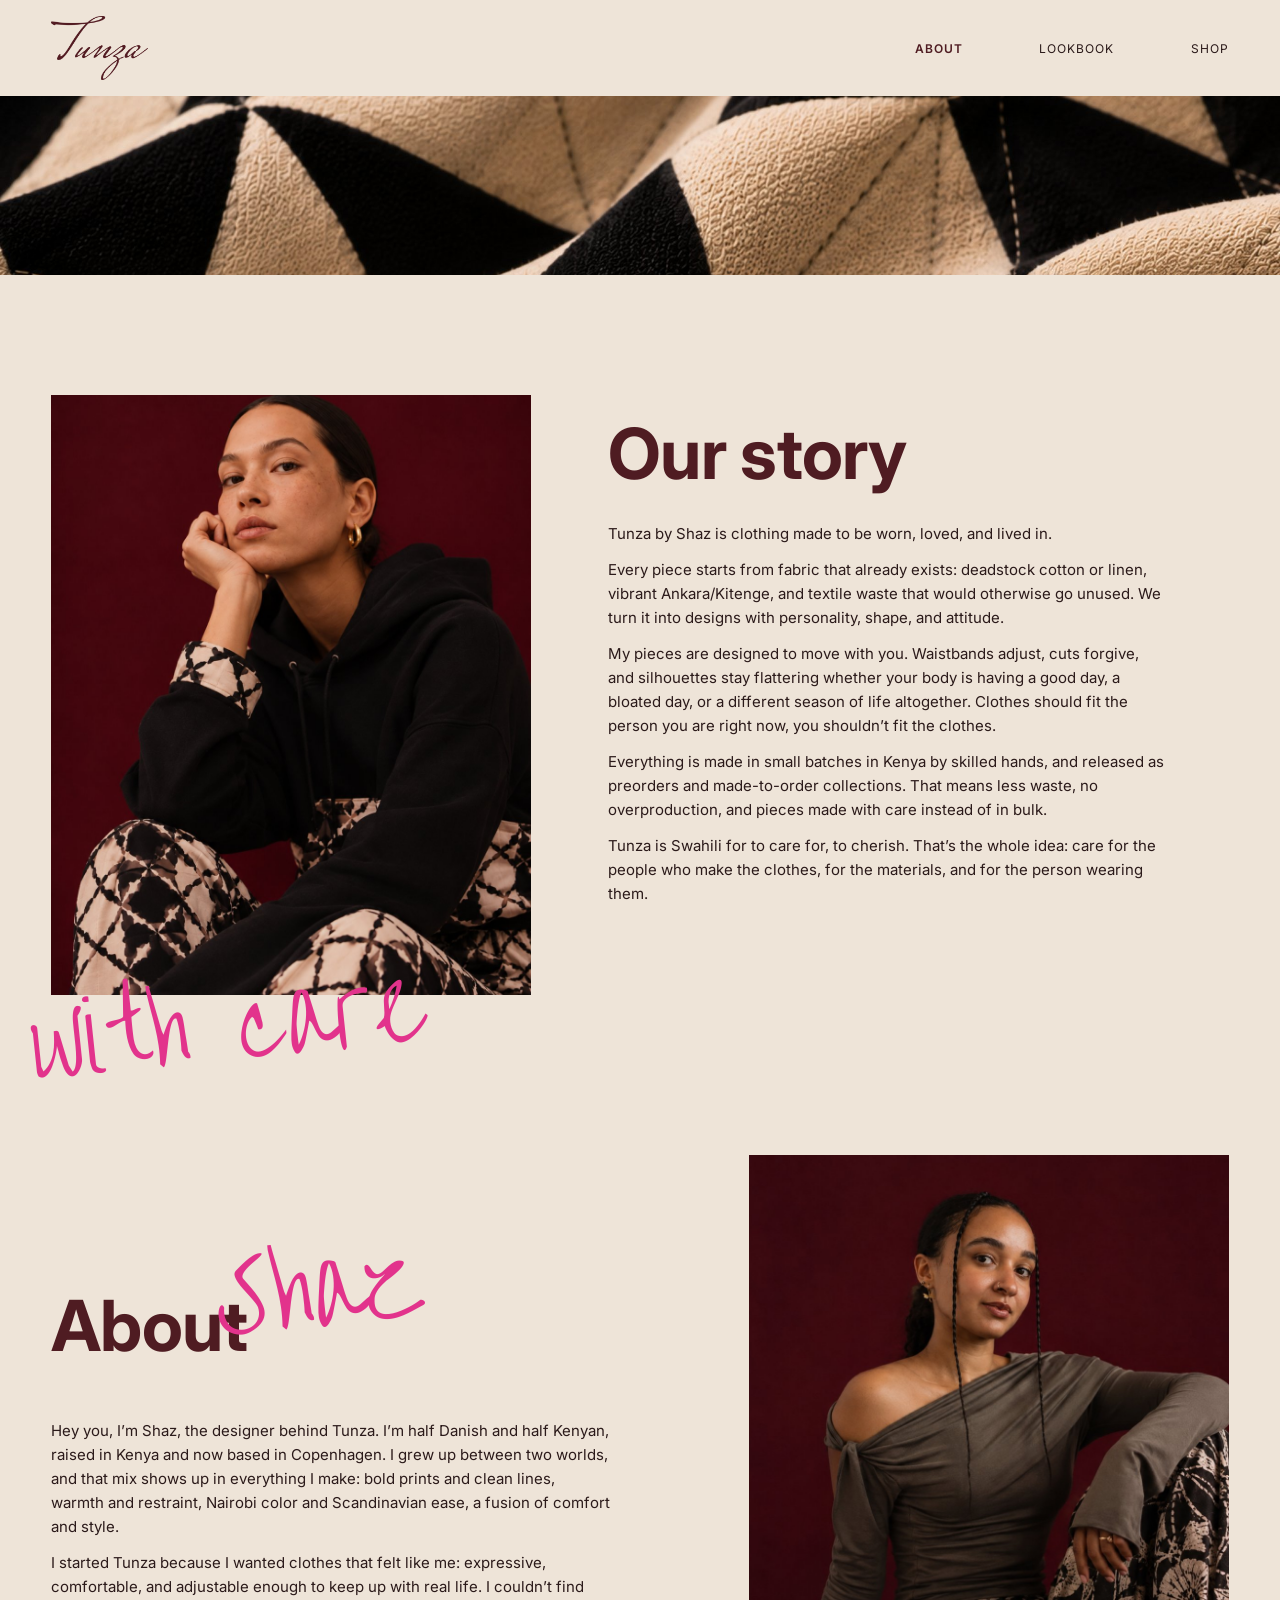
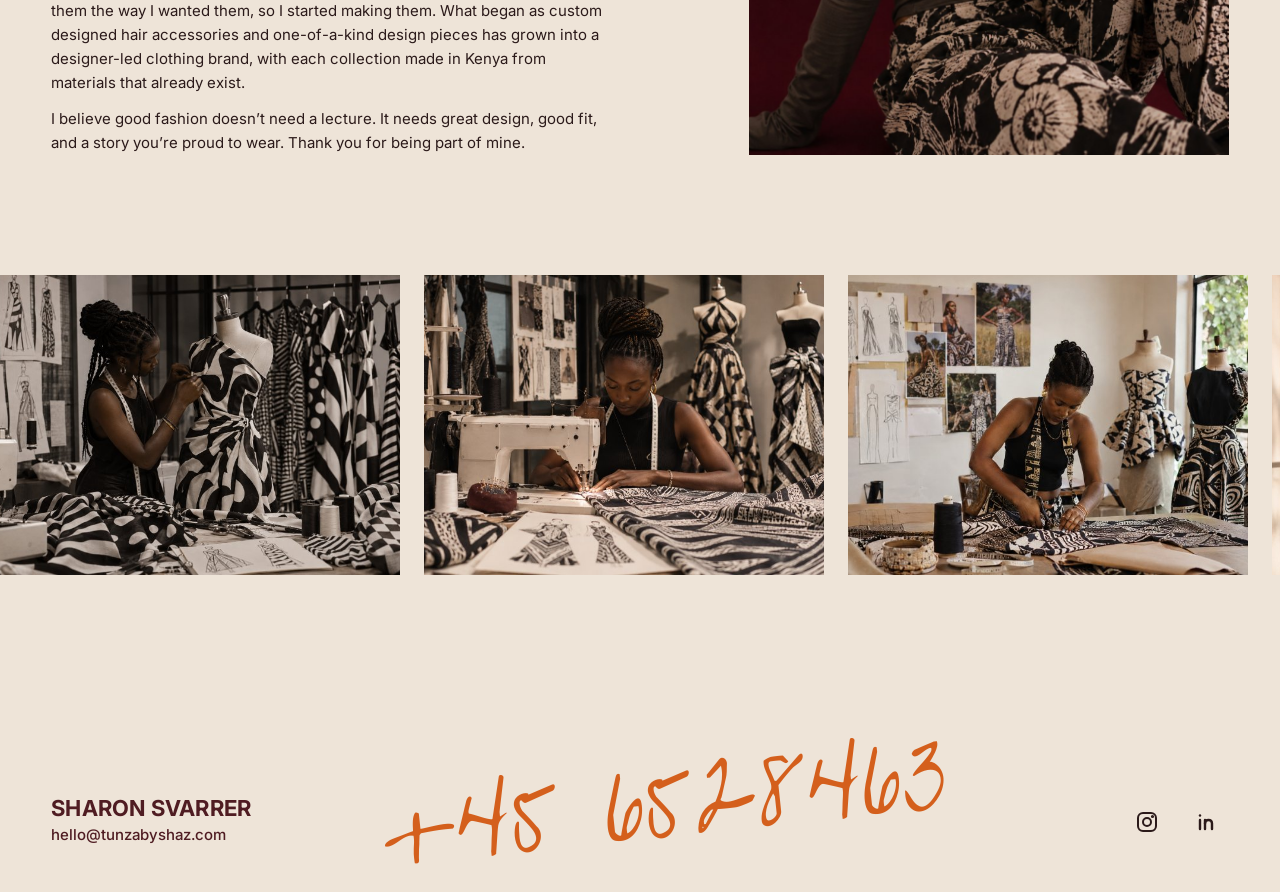
==== src/main/resources/static/about.html @ b06ec12b "Keep carousels moving on hover - Remove the hover pause rule from the shared stylesheet - Update car" ====
<!doctype html>
<html lang="en">
<head>
  <meta charset="utf-8">
  <meta name="viewport" content="width=device-width, initial-scale=1">
  <title>Tunza by Shaz – About</title>
  <link rel="preconnect" href="https://fonts.googleapis.com">
  <link rel="preconnect" href="https://fonts.gstatic.com" crossorigin>
  <link href="https://fonts.googleapis.com/css2?family=Inter:wght@300;400;500;600;700;800&family=Liu+Jian+Mao+Cao&family=Mrs+Saint+Delafield&display=swap" rel="stylesheet">
  <link rel="stylesheet" href="css/tunza.css">
</head>
<body>
<div class="tz-page">

  <header class="tz-header">
    <a href="index.html" class="tz-header__logo" aria-label="Tunza – home"><img src="images/logo.png" alt=""></a>
    <nav class="tz-nav" aria-label="Site">
      <a href="about.html" aria-current="page">About</a>
      <a href="lookbook.html">Lookbook</a>
      <a href="shop.html">Shop</a>
    </nav>
  </header>

  <img class="about-banner" src="images/about-fabric-banner.jpg" alt="" aria-hidden="true">

  <main class="about-main">

    <!-- Our story -->
    <section class="about-section">
      <div class="about-section__media">
        <img class="about-section__img" src="images/about-story.jpg" alt="Model in a black hoodie with patterned cuffs against a deep red backdrop">
        <p class="about-script-caption">with care</p>
      </div>
      <div class="about-section__text">
        <h1 class="tz-heading">Our story</h1>
        <div class="tz-prose">
          <p>Tunza by Shaz is clothing made to be worn, loved, and lived in.</p>
          <p>Every piece starts from fabric that already exists: deadstock cotton or linen, vibrant Ankara/Kitenge, and textile waste that would otherwise go unused. We turn it into designs with personality, shape, and attitude.</p>
          <p>My pieces are designed to move with you. Waistbands adjust, cuts forgive, and silhouettes stay flattering whether your body is having a good day, a bloated day, or a different season of life altogether. Clothes should fit the person you are right now, you shouldn’t fit the clothes.</p>
          <p>Everything is made in small batches in Kenya by skilled hands, and released as preorders and made-to-order collections. That means less waste, no overproduction, and pieces made with care instead of in bulk.</p>
          <p>Tunza is Swahili for to care for, to cherish. That’s the whole idea: care for the people who make the clothes, for the materials, and for the person wearing them.</p>
        </div>
      </div>
    </section>

    <!-- About Shaz -->
    <section class="about-section about-section--reverse">
      <div class="about-section__text">
        <h2 class="tz-heading about-heading-shaz">About <span>Shaz</span></h2>
        <div class="tz-prose">
          <p>Hey you, I’m Shaz, the designer behind Tunza. I’m half Danish and half Kenyan, raised in Kenya and now based in Copenhagen. I grew up between two worlds, and that mix shows up in everything I make: bold prints and clean lines, warmth and restraint, Nairobi color and Scandinavian ease, a fusion of comfort and style.</p>
          <p>I started Tunza because I wanted clothes that felt like me: expressive, comfortable, and adjustable enough to keep up with real life. I couldn’t find them the way I wanted them, so I started making them. What began as custom designed hair accessories and one-of-a-kind design pieces has grown into a designer-led clothing brand, with each collection made in Kenya from materials that already exist.</p>
          <p>I believe good fashion doesn’t need a lecture. It needs great design, good fit, and a story you’re proud to wear. Thank you for being part of mine.</p>
        </div>
      </div>
      <img class="about-section__img" src="images/about-shaz.jpg" alt="Shaz, the designer, seated in an off-shoulder top and printed trousers">
    </section>
  </main>

  <!-- Atelier carousel: endless slide to the left.
       The image set is repeated by script so the loop is seamless. -->
  <section class="tz-marquee-section" aria-label="In the atelier">
    <div class="tz-marquee">
      <div class="tz-track" id="atelier-track">
        <img src="images/atelier-1.jpg" alt="Designer draping a black and white dress on a mannequin">
        <img src="images/atelier-2.jpg" alt="Designer at a sewing machine with patterned fabric">
        <img src="images/atelier-3.jpg" alt="Designer cutting printed fabric at a work table">
        <img src="images/atelier-4.jpg" alt="Two models on escalators wearing high-waisted patterned trousers">
      </div>
    </div>
  </section>

  <footer class="tz-footer">
    <div class="tz-footer__contact">
      <p class="tz-footer__name">SHARON SVARRER</p>
      <a class="tz-footer__email" href="mailto:hello@tunzabyshaz.com">hello@tunzabyshaz.com</a>
    </div>
    <div class="tz-footer__phone-wrap">
      <a class="tz-footer__phone" href="tel:+456528463">+45 6528463</a>
    </div>
    <div class="tz-footer__social">
      <a href="#" aria-label="Instagram">
        <svg width="24" height="24" viewBox="0 0 24 24" fill="none" stroke="currentColor" stroke-width="2" stroke-linecap="round" stroke-linejoin="round" aria-hidden="true"><rect x="3" y="3" width="18" height="18" rx="5"></rect><circle cx="12" cy="12" r="4"></circle><circle cx="17.5" cy="6.5" r="0.6" fill="currentColor"></circle></svg>
      </a>
      <a href="#" aria-label="LinkedIn">
        <svg width="24" height="24" viewBox="0 0 24 24" fill="none" stroke="currentColor" stroke-width="2.4" stroke-linecap="round" stroke-linejoin="round" aria-hidden="true"><path d="M5 10v9"></path><path d="M5 5.5v0.01"></path><path d="M10 19v-9"></path><path d="M10 13.5c0-2 1.5-3.5 3.5-3.5S17 11.5 17 13.5V19"></path></svg>
      </a>
    </div>
  </footer>
</div>

<script>
  // Repeat the atelier photos (as decorative copies) so the track is twice as
  // wide as needed – the CSS animation slides it by -50% and loops seamlessly.
  (function () {
    var track = document.getElementById('atelier-track');
    var originals = Array.prototype.slice.call(track.children);
    for (var i = 0; i < 3; i++) {
      originals.forEach(function (img) {
        var copy = img.cloneNode();
        copy.alt = '';
        copy.setAttribute('aria-hidden', 'true');
        track.appendChild(copy);
      });
    }
  })();
</script>
</body>
</html>
---- src/main/resources/static/css/tunza.css ----
/* Tunza by Shaz – shared styles for About, Lookbook and Shop */

:root {
  --tz-bg: #EEE4D8;
  --tz-ink: #2B1A1A;
  --tz-wine: #4F1C22;
  --tz-pink: #E2338C;
  --tz-orange: #D45F1C;
  --tz-cream: #F6EEE4;
  --tz-gutter: clamp(16px, 4vw, 56px);
  --tz-script: 'Liu Jian Mao Cao', cursive;
}

body { margin: 0; background: var(--tz-bg); }
a { color: var(--tz-ink); text-decoration: none; }
a:hover { color: var(--tz-wine); }

.tz-page {
  background: var(--tz-bg);
  color: var(--tz-ink);
  font-family: 'Inter', system-ui, sans-serif;
  min-height: 100vh;
  overflow-x: clip;
}

.sr-only {
  position: absolute; width: 1px; height: 1px; overflow: hidden;
  clip: rect(0 0 0 0); margin: 0;
}

/* ---------- Header ---------- */
.tz-header {
  position: sticky; top: 0; z-index: 20;
  background: var(--tz-bg);
  box-shadow: 0 0 0 100vmax var(--tz-bg);
  clip-path: inset(0 -100vmax);
  max-width: 1440px; margin: 0 auto;
  padding: 16px var(--tz-gutter);
  display: flex; flex-wrap: wrap; align-items: center; justify-content: space-between; gap: 16px;
}
.tz-header__logo { display: inline-block; line-height: 0; }
.tz-header__logo img { height: 64px; width: auto; display: block; }
.tz-nav {
  display: flex; flex-wrap: wrap; gap: clamp(24px, 6vw, 96px);
  font-size: 12px; letter-spacing: 0.08em; text-transform: uppercase;
}
.tz-nav a[aria-current="page"] { color: var(--tz-wine); font-weight: 600; }

/* ---------- Footer ---------- */
.tz-footer {
  max-width: 1440px; margin: 0 auto;
  padding: 40px var(--tz-gutter) 48px;
  display: flex; flex-wrap: wrap; align-items: flex-end; justify-content: space-between; gap: 24px;
}
.tz-footer__contact { display: flex; flex-direction: column; gap: 4px; }
.tz-footer__name { margin: 0; font-size: 22px; font-weight: 700; letter-spacing: 0.01em; color: var(--tz-wine); }
.tz-footer__email { font-size: 15px; font-weight: 500; color: var(--tz-wine); }
.tz-footer__phone-wrap {
  display: flex; flex-direction: column; align-items: flex-end; gap: 4px;
  margin-left: auto; margin-right: clamp(0px, 12vw, 180px);
}
.tz-footer__phone {
  font-family: var(--tz-script);
  font-size: clamp(64px, 8.5vw, 124px); line-height: 1;
  color: var(--tz-orange); white-space: nowrap;
  transform: rotate(-6deg); display: inline-block;
}
.tz-footer__social { display: flex; gap: 16px; align-items: center; }
.tz-footer__social a {
  display: inline-flex; width: 44px; height: 44px;
  align-items: center; justify-content: center; color: var(--tz-ink);
}

/* ---------- Shared type ---------- */
.tz-heading {
  margin: 0; font-size: clamp(48px, 5.5vw, 80px); font-weight: 700;
  line-height: 1; letter-spacing: -0.01em; color: var(--tz-wine);
}
.tz-prose { display: flex; flex-direction: column; gap: 12px; max-width: 560px; font-size: 15px; line-height: 1.6; }
.tz-prose p { margin: 0; }

/* ---------- About ---------- */
.about-banner { width: 100%; height: clamp(120px, 14vw, 200px); object-fit: cover; display: block; }
.about-main {
  max-width: 1280px; margin: 0 auto;
  padding: 120px var(--tz-gutter);
  display: flex; flex-direction: column; gap: 160px;
}
.about-section { display: flex; flex-wrap: wrap; gap: clamp(40px, 6vw, 88px); align-items: flex-start; }
.about-section--reverse { flex-wrap: wrap-reverse; }
.about-section__media { flex: 1 1 360px; max-width: 480px; position: relative; }
.about-section__img { width: 100%; aspect-ratio: 4 / 5; object-fit: cover; display: block; }
.about-section__text { flex: 1 1 420px; display: flex; flex-direction: column; gap: 32px; padding-top: 24px; }
.about-section--reverse .about-section__text { padding-top: 64px; }
.about-section--reverse > .about-section__img { flex: 1 1 360px; max-width: 480px; }
.about-script-caption {
  position: absolute; left: -24px; bottom: -72px; margin: 0;
  white-space: nowrap; z-index: 1;
  font-family: var(--tz-script); font-size: clamp(80px, 9vw, 132px); line-height: 1;
  color: var(--tz-pink); transform: rotate(-6deg);
}
.about-heading-shaz { display: flex; align-items: flex-start; gap: 4px; }
.about-heading-shaz span {
  font-family: var(--tz-script); font-weight: 400; font-size: 1.7em; line-height: 0.8;
  letter-spacing: 0; color: var(--tz-pink);
  margin-left: -0.32em; position: relative; z-index: 1;
  transform: translateY(-0.55em) rotate(-6deg); display: inline-block;
}

/* Atelier carousel – endless slide to the left */
@keyframes tz-slide { from { transform: translate3d(0, 0, 0); } to { transform: translate3d(-50%, 0, 0); } }
.tz-marquee-section { padding: 0 0 120px; }
.tz-marquee { overflow: hidden; }
.tz-track {
  display: flex; gap: 24px; width: max-content; padding-right: 24px;
  animation: tz-slide 68s linear infinite; will-change: transform;
}
.tz-track img { flex: 0 0 auto; width: 400px; height: 300px; object-fit: cover; display: block; }
@media (prefers-reduced-motion: reduce) { .tz-track { animation-duration: 120s; } }

/* ---------- Lookbook ---------- */
.lookbook-main { max-width: 1180px; margin: 0 auto; padding: 96px var(--tz-gutter) 140px; }
.tz-looks {
  display: grid; grid-template-columns: repeat(3, minmax(0, 1fr));
  column-gap: clamp(24px, 4vw, 64px); row-gap: 120px;
  justify-items: center; align-items: end;
}
.tz-look { display: block; width: 100%; max-width: 300px; line-height: 0; }
.tz-look img {
  width: 100%; height: 620px; object-fit: contain; object-position: center bottom; display: block;
  transition: transform 450ms cubic-bezier(.2, .7, .2, 1); transform-origin: center bottom;
}
.tz-look:hover img, .tz-look:focus-visible img { transform: scale(1.08); }
.tz-look:focus-visible { outline: 2px solid var(--tz-wine); outline-offset: 8px; }
@media (max-width: 760px) { .tz-looks { grid-template-columns: minmax(0, 1fr); } }

/* ---------- Shop / Product ---------- */
.product-main { max-width: 1280px; margin: 0 auto; padding: 40px var(--tz-gutter) 140px; }
.product-back {
  display: inline-flex; align-items: center; gap: 8px; min-height: 44px; margin-bottom: 40px;
  font-size: 12px; letter-spacing: 0.08em; text-transform: uppercase; color: var(--tz-ink);
}
.product { display: flex; flex-wrap: wrap; gap: clamp(40px, 6vw, 96px); align-items: flex-start; }
.product__left { flex: 3 1 480px; display: flex; flex-direction: column; gap: 48px; }
.product__gallery { display: flex; flex-direction: column; align-items: center; gap: 24px; }
.product__main-img { width: 100%; max-width: 420px; height: 460px; object-fit: contain; display: block; }
.product__thumbs { display: flex; gap: 16px; justify-content: center; flex-wrap: wrap; }
.product__thumb {
  width: 72px; height: 88px; padding: 4px;
  border: 1px solid transparent; background: transparent; cursor: pointer;
}
.product__thumb[aria-pressed="true"] { border-color: var(--tz-wine); }
.product__thumb img { width: 100%; height: 100%; object-fit: contain; display: block; }
.product__info { display: flex; flex-wrap: wrap; align-items: flex-start; gap: 32px 64px; }
.product__cart-btn {
  min-height: 44px; padding: 12px 36px;
  background: var(--tz-wine); color: var(--tz-cream); border: none;
  font-family: inherit; font-size: 13px; letter-spacing: 0.04em; cursor: pointer;
}
.product__details { flex: 1 1 260px; max-width: 360px; display: flex; flex-direction: column; gap: 8px; }
.product__name { margin: 0; font-size: 15px; font-weight: 600; letter-spacing: 0.02em; }
.product__desc { margin: 0; font-size: 15px; line-height: 1.6; }
.product__model-img { flex: 2 1 340px; width: 100%; max-width: 440px; aspect-ratio: 3 / 4; object-fit: cover; display: block; }
.product-editorial { margin-top: 140px; }
.product-editorial img { width: 100%; max-width: 560px; aspect-ratio: 1 / 1; object-fit: cover; display: block; }
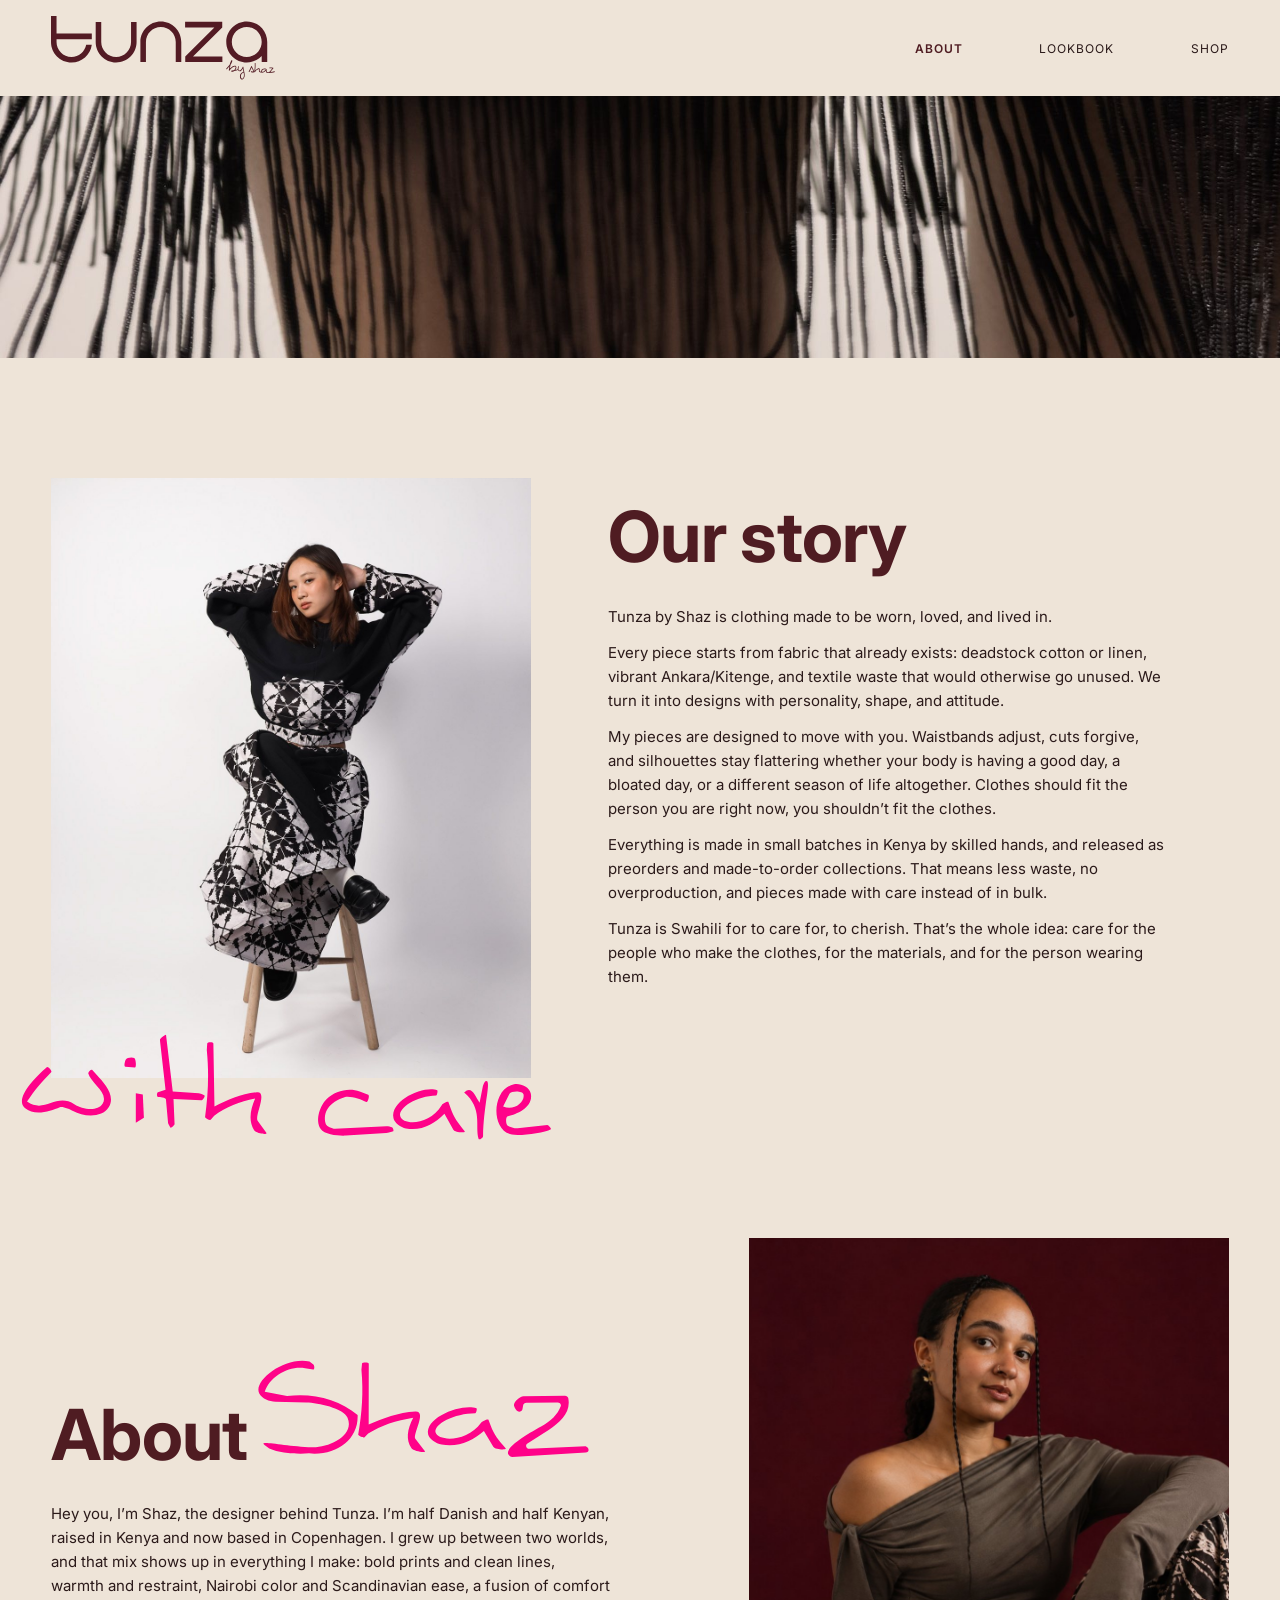
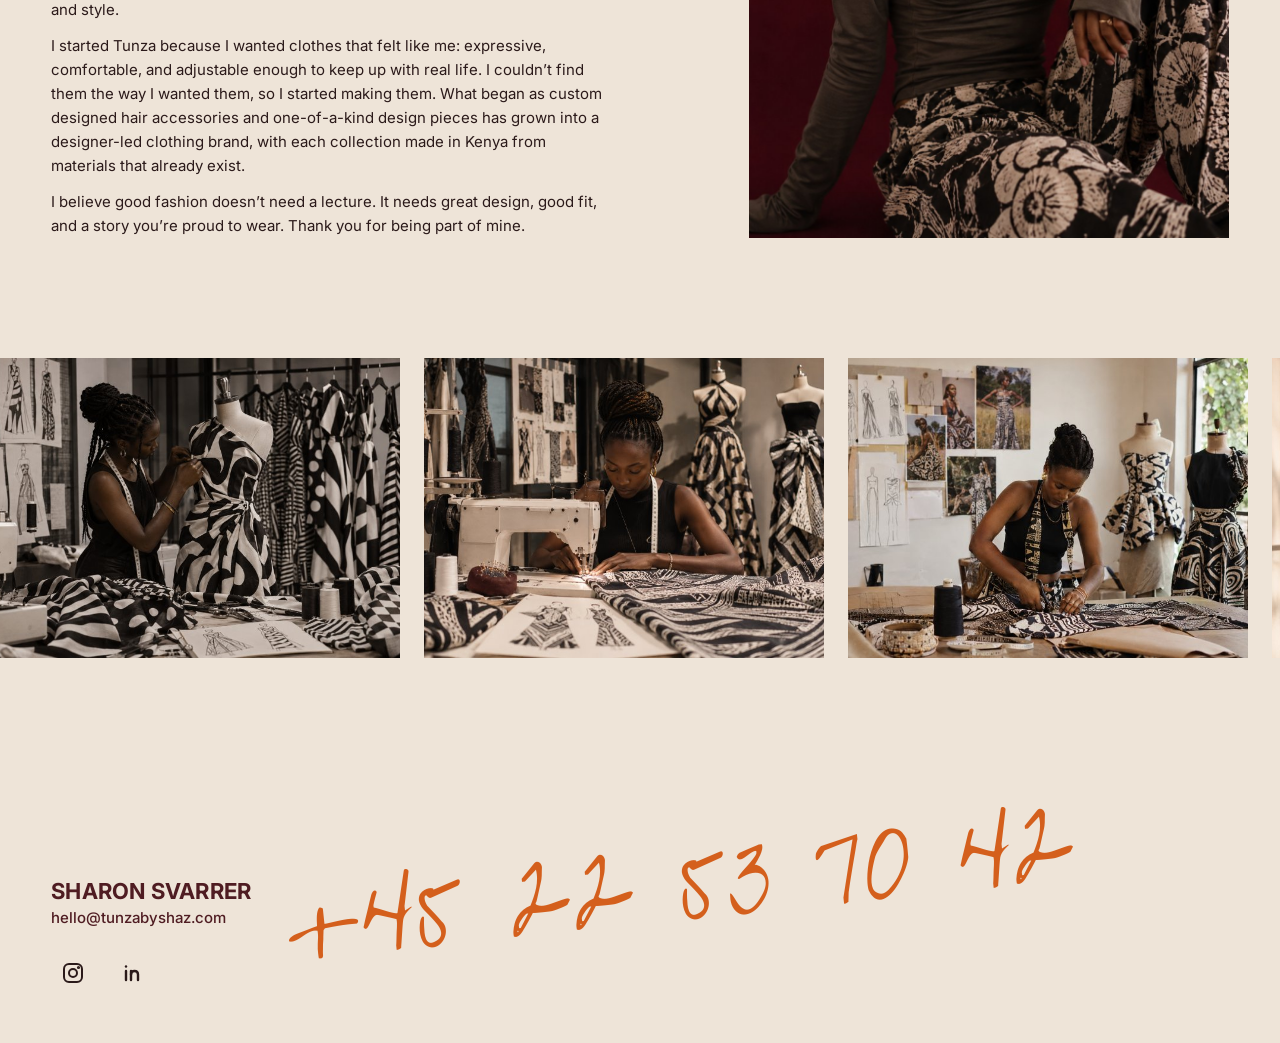
==== commit f3b140e6: "Update the site with the new designs, photos, logo and handwriting - Home: rebuilt as a plain page f" ====
--- a/src/main/resources/static/about.html
+++ b/src/main/resources/static/about.html
@@ -7,13 +7,13 @@
   <link rel="preconnect" href="https://fonts.googleapis.com">
   <link rel="preconnect" href="https://fonts.gstatic.com" crossorigin>
   <link href="https://fonts.googleapis.com/css2?family=Inter:wght@300;400;500;600;700;800&family=Liu+Jian+Mao+Cao&family=Mrs+Saint+Delafield&display=swap" rel="stylesheet">
-  <link rel="stylesheet" href="css/tunza.css">
+  <link rel="stylesheet" href="css/tunza.css?v=8">
 </head>
 <body>
 <div class="tz-page">
 
   <header class="tz-header">
-    <a href="index.html" class="tz-header__logo" aria-label="Tunza – home"><img src="images/logo.png" alt=""></a>
+    <a href="index.html" class="tz-header__logo" aria-label="Tunza – home"><img src="images/logo.svg" alt=""></a>
     <nav class="tz-nav" aria-label="Site">
       <a href="about.html" aria-current="page">About</a>
       <a href="lookbook.html">Lookbook</a>
@@ -21,15 +21,15 @@
     </nav>
   </header>
 
-  <img class="about-banner" src="images/about-fabric-banner.jpg" alt="" aria-hidden="true">
+  <img class="about-banner" src="images/about-banner.jpg" alt="" aria-hidden="true">
 
   <main class="about-main">
 
     <!-- Our story -->
     <section class="about-section">
       <div class="about-section__media">
-        <img class="about-section__img" src="images/about-story.jpg" alt="Model in a black hoodie with patterned cuffs against a deep red backdrop">
-        <p class="about-script-caption">with care</p>
+        <img class="about-section__img" src="images/about-story.jpg" alt="Model seated on a wooden stool in a black and white geometric print outfit">
+        <img class="about-script-caption" src="images/with-care.svg" alt="with care">
       </div>
       <div class="about-section__text">
         <h1 class="tz-heading">Our story</h1>
@@ -46,7 +46,7 @@
     <!-- About Shaz -->
     <section class="about-section about-section--reverse">
       <div class="about-section__text">
-        <h2 class="tz-heading about-heading-shaz">About <span>Shaz</span></h2>
+        <h2 class="tz-heading about-heading-shaz">About<img src="images/shaz.svg" alt=" Shaz"></h2>
         <div class="tz-prose">
           <p>Hey you, I’m Shaz, the designer behind Tunza. I’m half Danish and half Kenyan, raised in Kenya and now based in Copenhagen. I grew up between two worlds, and that mix shows up in everything I make: bold prints and clean lines, warmth and restraint, Nairobi color and Scandinavian ease, a fusion of comfort and style.</p>
           <p>I started Tunza because I wanted clothes that felt like me: expressive, comfortable, and adjustable enough to keep up with real life. I couldn’t find them the way I wanted them, so I started making them. What began as custom designed hair accessories and one-of-a-kind design pieces has grown into a designer-led clothing brand, with each collection made in Kenya from materials that already exist.</p>
@@ -76,13 +76,13 @@
       <a class="tz-footer__email" href="mailto:hello@tunzabyshaz.com">hello@tunzabyshaz.com</a>
     </div>
     <div class="tz-footer__phone-wrap">
-      <a class="tz-footer__phone" href="tel:+456528463">+45 6528463</a>
+      <span class="tz-footer__phone">+45 22 53 70 42</span>
     </div>
     <div class="tz-footer__social">
-      <a href="#" aria-label="Instagram">
+      <a href="https://www.instagram.com/tunza_byshaz/" target="_blank" rel="noopener" aria-label="Tunza on Instagram">
         <svg width="24" height="24" viewBox="0 0 24 24" fill="none" stroke="currentColor" stroke-width="2" stroke-linecap="round" stroke-linejoin="round" aria-hidden="true"><rect x="3" y="3" width="18" height="18" rx="5"></rect><circle cx="12" cy="12" r="4"></circle><circle cx="17.5" cy="6.5" r="0.6" fill="currentColor"></circle></svg>
       </a>
-      <a href="#" aria-label="LinkedIn">
+      <a href="https://www.linkedin.com/company/tunza-by-shaz/" target="_blank" rel="noopener" aria-label="Tunza on LinkedIn">
         <svg width="24" height="24" viewBox="0 0 24 24" fill="none" stroke="currentColor" stroke-width="2.4" stroke-linecap="round" stroke-linejoin="round" aria-hidden="true"><path d="M5 10v9"></path><path d="M5 5.5v0.01"></path><path d="M10 19v-9"></path><path d="M10 13.5c0-2 1.5-3.5 3.5-3.5S17 11.5 17 13.5V19"></path></svg>
       </a>
     </div>
--- a/src/main/resources/static/css/tunza.css
+++ b/src/main/resources/static/css/tunza.css
@@ -39,7 +39,7 @@
   display: flex; flex-wrap: wrap; align-items: center; justify-content: space-between; gap: 16px;
 }
 .tz-header__logo { display: inline-block; line-height: 0; }
-.tz-header__logo img { height: 64px; width: auto; display: block; }
+.tz-header__logo img { height: clamp(48px, 5vw, 72px); width: auto; display: block; }
 .tz-nav {
   display: flex; flex-wrap: wrap; gap: clamp(24px, 6vw, 96px);
   font-size: 12px; letter-spacing: 0.08em; text-transform: uppercase;
@@ -65,6 +65,10 @@
   color: var(--tz-orange); white-space: nowrap;
   transform: rotate(-6deg); display: inline-block;
 }
+@media (max-width: 760px) {
+  .tz-footer__phone-wrap { margin-right: 0; }
+  .tz-footer__phone { font-size: min(64px, 12vw); }
+}
 .tz-footer__social { display: flex; gap: 16px; align-items: center; }
 .tz-footer__social a {
   display: inline-flex; width: 44px; height: 44px;
@@ -79,8 +83,70 @@
 .tz-prose { display: flex; flex-direction: column; gap: 12px; max-width: 560px; font-size: 15px; line-height: 1.6; }
 .tz-prose p { margin: 0; }
 
+/* ---------- Home ---------- */
+/* The top bar's own logo stays invisible; the hero logo travels into its spot */
+.home-logo-slot { opacity: 0; }
+
+.home-hero {
+  display: flex; align-items: center;
+  padding: clamp(16px, 3vw, 40px) var(--tz-gutter) 0 0;
+}
+.home-hero__img {
+  flex: 0 0 auto; width: min(46vw, 688px); aspect-ratio: 2 / 3;
+  object-fit: cover; display: block;
+}
+.home-hero__logo-col {
+  flex: 1 1 auto; min-width: 0;
+  margin-left: calc(-1 * min(8vw, 120px));   /* the logo overlaps the photo's right edge */
+  position: relative; z-index: 30; pointer-events: none;
+}
+.home-hero__logo-box { margin: 0; width: 100%; max-width: 850px; position: relative; aspect-ratio: 840 / 240; }
+.home-hero__logo {
+  position: absolute; top: 0; left: 0; z-index: 30;
+  width: 100%; height: auto; display: block;
+  transform-origin: 0 0; will-change: transform;
+}
+
+.home-different {
+  max-width: 1440px; margin: 0 auto;
+  padding: clamp(120px, 20vw, 300px) var(--tz-gutter) 0;
+  display: grid; grid-template-columns: minmax(0, 1fr);
+}
+.home-different__title, .home-different__img { grid-area: 1 / 1; }
+.home-different__title {
+  margin: 0; line-height: 0; position: relative; z-index: 1;
+  justify-self: start; align-self: start;
+  width: 58%; margin-top: -1%;
+}
+.home-different__title img { width: 100%; height: auto; display: block; }
+.home-different__img {
+  justify-self: end; width: 62%; aspect-ratio: 894 / 663;
+  object-fit: cover; display: block;
+}
+
+.home-story {
+  max-width: 1440px; margin: 0 auto;
+  padding: clamp(100px, 13vw, 200px) var(--tz-gutter) clamp(100px, 12vw, 180px);
+  display: grid; grid-template-columns: minmax(0, 508px) minmax(0, 611px);
+  justify-content: space-between; column-gap: 48px; row-gap: 48px; align-items: start;
+}
+.home-story__img { width: 100%; aspect-ratio: 506 / 757; object-fit: cover; display: block; }
+
+.home-tiles { gap: clamp(20px, 2.8vw, 42px); padding-right: clamp(20px, 2.8vw, 42px); }
+.home-tile { flex: 0 0 auto; width: clamp(200px, 22.5vw, 340px); aspect-ratio: 1 / 1; background: var(--tz-wine); }
+
+@media (max-width: 760px) {
+  .home-hero { flex-direction: column; align-items: stretch; padding-right: 0; }
+  .home-hero__img { width: 100%; }
+  .home-hero__logo-col { margin: -12vw 0 0; padding: 0 var(--tz-gutter); }
+  .home-different { grid-template-columns: minmax(0, 1fr); }
+  .home-different__title { grid-area: 1 / 1; width: 92%; }
+  .home-different__img { grid-area: 2 / 1; width: 100%; margin-top: -6%; }
+  .home-story { grid-template-columns: minmax(0, 1fr); }
+}
+
 /* ---------- About ---------- */
-.about-banner { width: 100%; height: clamp(120px, 14vw, 200px); object-fit: cover; display: block; }
+.about-banner { width: 100%; height: clamp(120px, 20.5vw, 310px); object-fit: cover; display: block; }
 .about-main {
   max-width: 1280px; margin: 0 auto;
   padding: 120px var(--tz-gutter);
@@ -93,18 +159,23 @@
 .about-section__text { flex: 1 1 420px; display: flex; flex-direction: column; gap: 32px; padding-top: 24px; }
 .about-section--reverse .about-section__text { padding-top: 64px; }
 .about-section--reverse > .about-section__img { flex: 1 1 360px; max-width: 480px; }
+/* Handwritten "with care" (SVG) straddles the bottom edge of the photo */
 .about-script-caption {
-  position: absolute; left: -24px; bottom: -72px; margin: 0;
-  white-space: nowrap; z-index: 1;
-  font-family: var(--tz-script); font-size: clamp(80px, 9vw, 132px); line-height: 1;
-  color: var(--tz-pink); transform: rotate(-6deg);
-}
-.about-heading-shaz { display: flex; align-items: flex-start; gap: 4px; }
-.about-heading-shaz span {
-  font-family: var(--tz-script); font-weight: 400; font-size: 1.7em; line-height: 0.8;
-  letter-spacing: 0; color: var(--tz-pink);
-  margin-left: -0.32em; position: relative; z-index: 1;
-  transform: translateY(-0.55em) rotate(-6deg); display: inline-block;
+  position: absolute; left: -7%; bottom: 0; z-index: 1;
+  width: 112%; height: auto; display: block;
+  transform: translateY(58%);
+}
+/* Handwritten "Shaz" (SVG) sits on the heading's baseline, rising above it */
+.about-heading-shaz { white-space: nowrap; }
+.about-heading-shaz img {
+  display: inline-block; height: 1.45em; width: auto;
+  vertical-align: baseline; margin-left: 0.1em;
+  position: relative; z-index: 1;
+}
+.about-section__text { min-width: 0; }
+@media (max-width: 760px) {
+  .about-heading-shaz { font-size: min(48px, 10.5vw); }
+  .about-script-caption { left: -3%; width: 104%; }
 }
 
 /* Atelier carousel – endless slide to the left */
@@ -120,46 +191,72 @@
 
 /* ---------- Lookbook ---------- */
 .lookbook-main { max-width: 1180px; margin: 0 auto; padding: 96px var(--tz-gutter) 140px; }
+.lookbook-intro { display: flex; flex-direction: column; gap: 40px; margin-bottom: clamp(80px, 11vw, 160px); }
+.lookbook-intro__title {
+  margin: 0; font-size: clamp(44px, 6vw, 88px); font-weight: 700;
+  line-height: 1.05; letter-spacing: -0.01em; color: var(--tz-wine);
+}
+.lookbook-intro__text { margin: 0; max-width: 600px; font-size: 15px; line-height: 1.6; }
 .tz-looks {
   display: grid; grid-template-columns: repeat(3, minmax(0, 1fr));
   column-gap: clamp(24px, 4vw, 64px); row-gap: 120px;
-  justify-items: center; align-items: end;
-}
-.tz-look { display: block; width: 100%; max-width: 300px; line-height: 0; }
+  justify-items: center; align-items: center;
+}
+/* The cutouts are trimmed to each person's outline, so their heights are set
+   per look (--look-scale) to keep the people at the same size as in the design */
+.tz-look { display: block; line-height: 0; }
 .tz-look img {
-  width: 100%; height: 620px; object-fit: contain; object-position: center bottom; display: block;
+  height: calc(var(--look-scale, 1) * clamp(380px, 37vw, 560px)); width: auto; max-width: none; display: block;
   transition: transform 450ms cubic-bezier(.2, .7, .2, 1); transform-origin: center bottom;
 }
 .tz-look:hover img, .tz-look:focus-visible img { transform: scale(1.08); }
 .tz-look:focus-visible { outline: 2px solid var(--tz-wine); outline-offset: 8px; }
 @media (max-width: 760px) { .tz-looks { grid-template-columns: minmax(0, 1fr); } }
 
-/* ---------- Shop / Product ---------- */
-.product-main { max-width: 1280px; margin: 0 auto; padding: 40px var(--tz-gutter) 140px; }
-.product-back {
-  display: inline-flex; align-items: center; gap: 8px; min-height: 44px; margin-bottom: 40px;
-  font-size: 12px; letter-spacing: 0.08em; text-transform: uppercase; color: var(--tz-ink);
-}
-.product { display: flex; flex-wrap: wrap; gap: clamp(40px, 6vw, 96px); align-items: flex-start; }
-.product__left { flex: 3 1 480px; display: flex; flex-direction: column; gap: 48px; }
-.product__gallery { display: flex; flex-direction: column; align-items: center; gap: 24px; }
-.product__main-img { width: 100%; max-width: 420px; height: 460px; object-fit: contain; display: block; }
-.product__thumbs { display: flex; gap: 16px; justify-content: center; flex-wrap: wrap; }
-.product__thumb {
-  width: 72px; height: 88px; padding: 4px;
-  border: 1px solid transparent; background: transparent; cursor: pointer;
-}
-.product__thumb[aria-pressed="true"] { border-color: var(--tz-wine); }
-.product__thumb img { width: 100%; height: 100%; object-fit: contain; display: block; }
-.product__info { display: flex; flex-wrap: wrap; align-items: flex-start; gap: 32px 64px; }
+/* ---------- Shop ---------- */
+/* Left edge lines up with the 1440px page frame; the photo row runs on to the
+   right edge of the window and scrolls sideways when there are more photos. */
+.shop-main {
+  --shop-left: max(var(--tz-gutter), calc((100vw - 1440px) / 2 + var(--tz-gutter)));
+  padding: clamp(64px, 9vw, 130px) 0 140px var(--shop-left);
+  display: flex; flex-direction: column; gap: clamp(120px, 16vw, 240px);
+}
+.shop-product {
+  display: grid;
+  grid-template-columns: minmax(160px, 23%) minmax(0, 1fr);
+  grid-template-areas: "space photos" "cart details";
+  column-gap: clamp(24px, 3vw, 48px); row-gap: 56px;
+  scroll-margin-top: 120px;
+}
+.shop-product__photos {
+  grid-area: photos;
+  display: flex; gap: clamp(20px, 2.8vw, 42px);
+  overflow-x: auto; scroll-snap-type: x proximity; scrollbar-width: thin;
+  padding-right: var(--tz-gutter);
+}
+.shop-product__photos:focus-visible { outline: 2px solid var(--tz-wine); outline-offset: 4px; }
+.shop-product[hidden] { display: none; }
+/* Every photo in a row is the same height and keeps its own shape (portrait or landscape) */
+.shop-product__photos img {
+  flex: 0 0 auto; height: clamp(330px, 39vw, 600px); width: auto;
+  display: block; scroll-snap-align: start;
+}
 .product__cart-btn {
   min-height: 44px; padding: 12px 36px;
   background: var(--tz-wine); color: var(--tz-cream); border: none;
   font-family: inherit; font-size: 13px; letter-spacing: 0.04em; cursor: pointer;
 }
-.product__details { flex: 1 1 260px; max-width: 360px; display: flex; flex-direction: column; gap: 8px; }
-.product__name { margin: 0; font-size: 15px; font-weight: 600; letter-spacing: 0.02em; }
-.product__desc { margin: 0; font-size: 15px; line-height: 1.6; }
-.product__model-img { flex: 2 1 340px; width: 100%; max-width: 440px; aspect-ratio: 3 / 4; object-fit: cover; display: block; }
-.product-editorial { margin-top: 140px; }
-.product-editorial img { width: 100%; max-width: 560px; aspect-ratio: 1 / 1; object-fit: cover; display: block; }
+.shop-product__cart { grid-area: cart; justify-self: start; align-self: start; }
+.shop-product__details {
+  grid-area: details; max-width: 860px; padding-right: var(--tz-gutter);
+  font-size: 15px; line-height: 1.6;
+}
+.shop-product__details p { margin: 0; }
+.shop-product__name { margin: 0; font-size: 15px; font-weight: 700; letter-spacing: 0.02em; color: var(--tz-wine); }
+@media (max-width: 760px) {
+  .shop-product {
+    grid-template-columns: minmax(0, 1fr);
+    grid-template-areas: "photos" "details" "cart";
+    row-gap: 32px;
+  }
+}
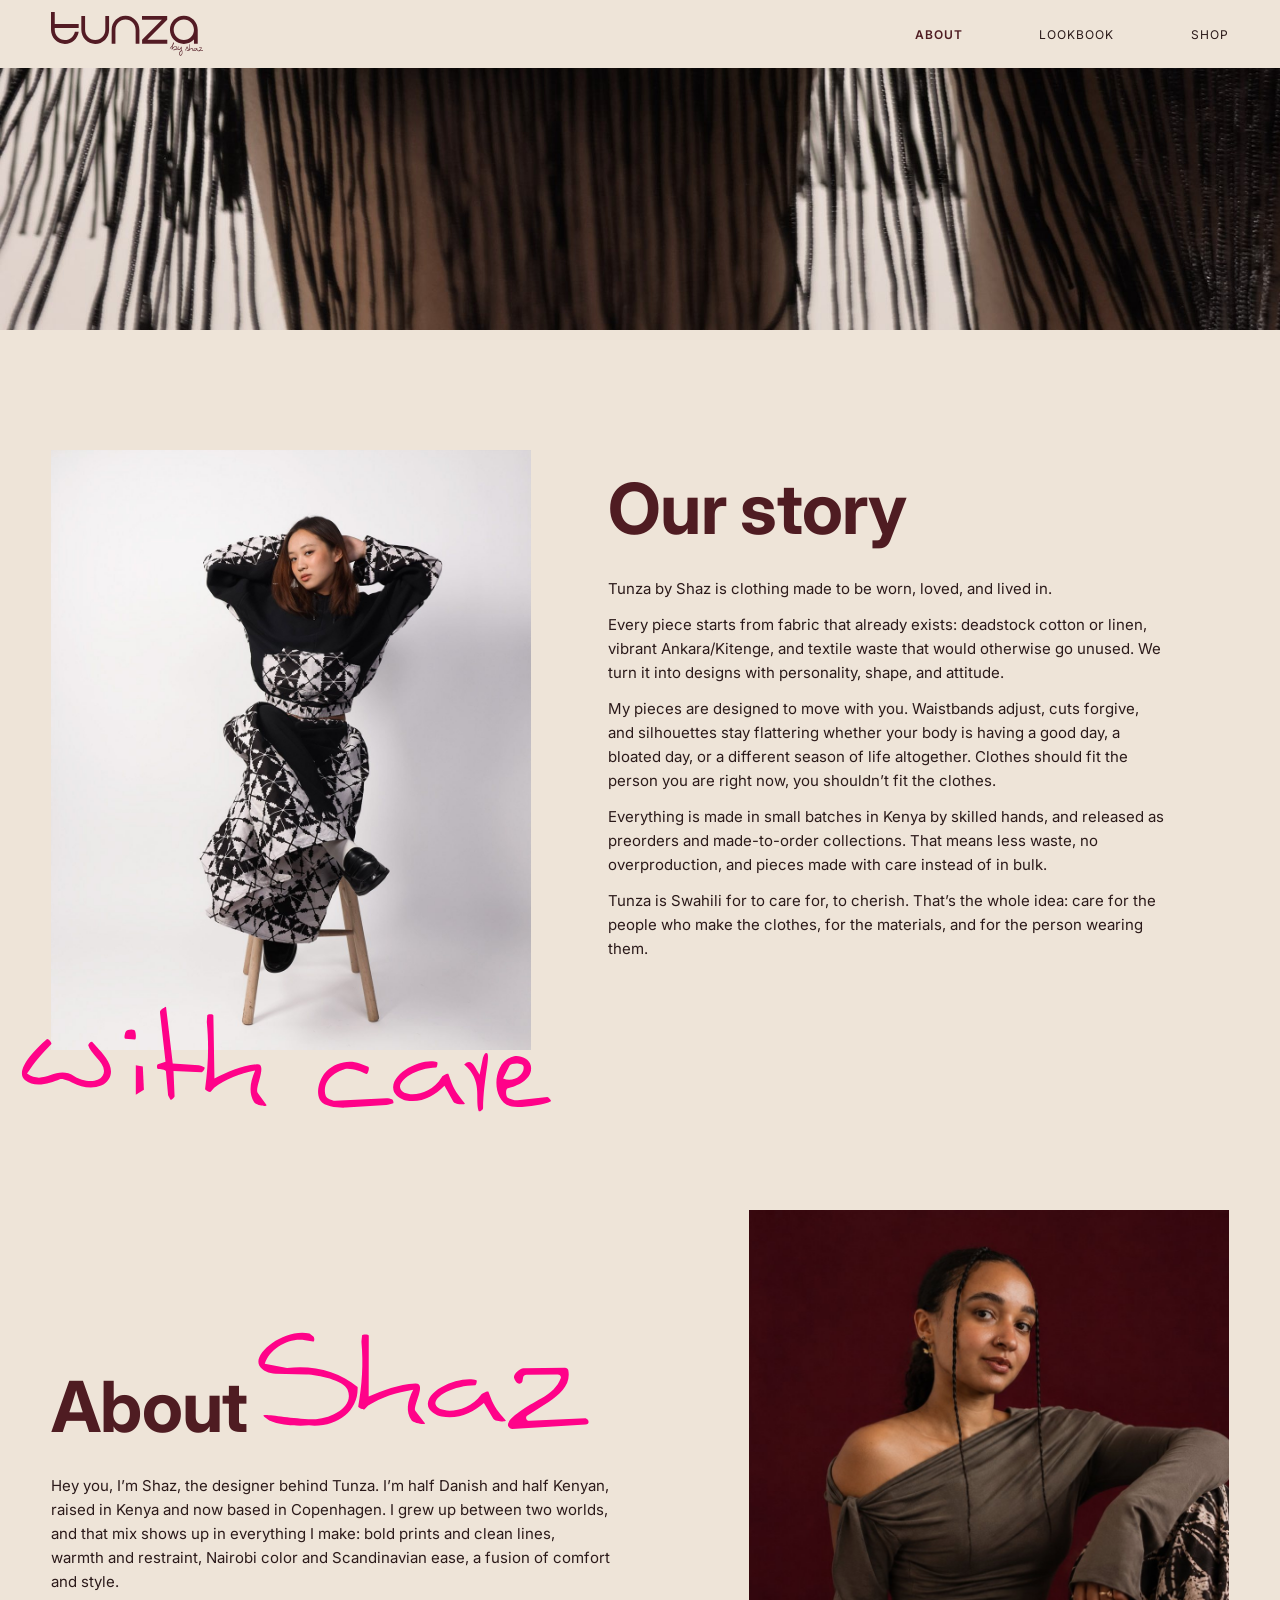
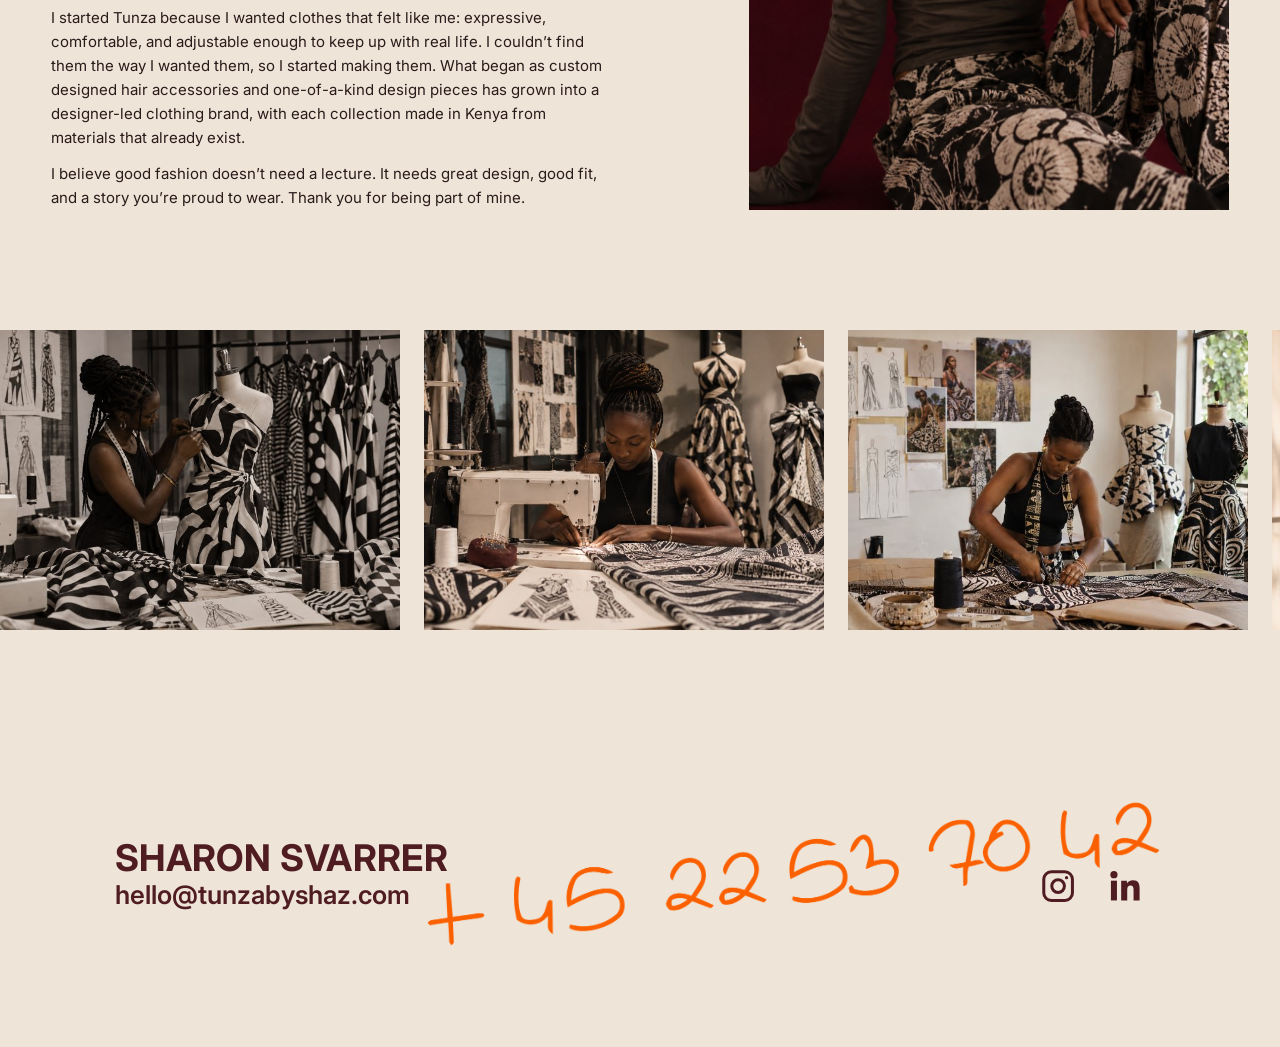
==== commit 59310dc2: "Match the footer and phone layout to the design, smaller logo - Footer laid out as in the wireframes" ====
--- a/src/main/resources/static/about.html
+++ b/src/main/resources/static/about.html
@@ -6,8 +6,8 @@
   <title>Tunza by Shaz – About</title>
   <link rel="preconnect" href="https://fonts.googleapis.com">
   <link rel="preconnect" href="https://fonts.gstatic.com" crossorigin>
-  <link href="https://fonts.googleapis.com/css2?family=Inter:wght@300;400;500;600;700;800&family=Liu+Jian+Mao+Cao&family=Mrs+Saint+Delafield&display=swap" rel="stylesheet">
-  <link rel="stylesheet" href="css/tunza.css?v=8">
+  <link href="https://fonts.googleapis.com/css2?family=Inter:wght@400;500;600;700&display=swap" rel="stylesheet">
+  <link rel="stylesheet" href="css/tunza.css?v=10">
 </head>
 <body>
 <div class="tz-page">
@@ -53,7 +53,7 @@
           <p>I believe good fashion doesn’t need a lecture. It needs great design, good fit, and a story you’re proud to wear. Thank you for being part of mine.</p>
         </div>
       </div>
-      <img class="about-section__img" src="images/about-shaz.jpg" alt="Shaz, the designer, seated in an off-shoulder top and printed trousers">
+      <img class="about-section__img" loading="lazy" decoding="async" src="images/about-shaz.jpg" alt="Shaz, the designer, seated in an off-shoulder top and printed trousers">
     </section>
   </main>
 
@@ -62,29 +62,29 @@
   <section class="tz-marquee-section" aria-label="In the atelier">
     <div class="tz-marquee">
       <div class="tz-track" id="atelier-track">
-        <img src="images/atelier-1.jpg" alt="Designer draping a black and white dress on a mannequin">
-        <img src="images/atelier-2.jpg" alt="Designer at a sewing machine with patterned fabric">
-        <img src="images/atelier-3.jpg" alt="Designer cutting printed fabric at a work table">
-        <img src="images/atelier-4.jpg" alt="Two models on escalators wearing high-waisted patterned trousers">
+        <img src="images/atelier-1.jpg" alt="Designer draping a black and white dress on a mannequin" loading="lazy" decoding="async">
+        <img src="images/atelier-2.jpg" alt="Designer at a sewing machine with patterned fabric" loading="lazy" decoding="async">
+        <img src="images/atelier-3.jpg" alt="Designer cutting printed fabric at a work table" loading="lazy" decoding="async">
+        <img src="images/atelier-4.jpg" alt="Two models on escalators wearing high-waisted patterned trousers" loading="lazy" decoding="async">
       </div>
     </div>
   </section>
 
   <footer class="tz-footer">
-    <div class="tz-footer__contact">
-      <p class="tz-footer__name">SHARON SVARRER</p>
-      <a class="tz-footer__email" href="mailto:hello@tunzabyshaz.com">hello@tunzabyshaz.com</a>
-    </div>
-    <div class="tz-footer__phone-wrap">
-      <span class="tz-footer__phone">+45 22 53 70 42</span>
-    </div>
-    <div class="tz-footer__social">
-      <a href="https://www.instagram.com/tunza_byshaz/" target="_blank" rel="noopener" aria-label="Tunza on Instagram">
-        <svg width="24" height="24" viewBox="0 0 24 24" fill="none" stroke="currentColor" stroke-width="2" stroke-linecap="round" stroke-linejoin="round" aria-hidden="true"><rect x="3" y="3" width="18" height="18" rx="5"></rect><circle cx="12" cy="12" r="4"></circle><circle cx="17.5" cy="6.5" r="0.6" fill="currentColor"></circle></svg>
-      </a>
-      <a href="https://www.linkedin.com/company/tunza-by-shaz/" target="_blank" rel="noopener" aria-label="Tunza on LinkedIn">
-        <svg width="24" height="24" viewBox="0 0 24 24" fill="none" stroke="currentColor" stroke-width="2.4" stroke-linecap="round" stroke-linejoin="round" aria-hidden="true"><path d="M5 10v9"></path><path d="M5 5.5v0.01"></path><path d="M10 19v-9"></path><path d="M10 13.5c0-2 1.5-3.5 3.5-3.5S17 11.5 17 13.5V19"></path></svg>
-      </a>
+    <div class="tz-footer__group">
+      <div class="tz-footer__contact">
+        <p class="tz-footer__name">SHARON SVARRER</p>
+        <a class="tz-footer__email" href="mailto:hello@tunzabyshaz.com">hello@tunzabyshaz.com</a>
+      </div>
+      <img class="tz-footer__phone" src="images/footer-phone.png" width="864" height="178" alt="Phone: +45 22 53 70 42" loading="lazy" decoding="async">
+      <div class="tz-footer__social">
+        <a href="https://www.instagram.com/tunza_byshaz/" target="_blank" rel="noopener" aria-label="Tunza on Instagram">
+          <svg viewBox="0 0 24 24" fill="none" stroke="currentColor" stroke-width="2" stroke-linecap="round" stroke-linejoin="round" aria-hidden="true"><rect x="2.5" y="2.5" width="19" height="19" rx="5"></rect><circle cx="12" cy="12" r="4.2"></circle><circle cx="17.6" cy="6.4" r="1.1" fill="currentColor" stroke="none"></circle></svg>
+        </a>
+        <a href="https://www.linkedin.com/company/tunza-by-shaz/" target="_blank" rel="noopener" aria-label="Tunza on LinkedIn">
+          <svg viewBox="0 0 24 24" fill="currentColor" aria-hidden="true"><circle cx="4.6" cy="4.4" r="2.4"></circle><rect x="2.6" y="8.4" width="4" height="13.1"></rect><path d="M9.4 8.4h3.8v1.8c.6-1.1 2.1-2.1 4.1-2.1 3.4 0 4.3 2.2 4.3 5.4v8h-4v-7c0-1.7-.4-2.9-2-2.9-1.7 0-2.2 1.3-2.2 3v6.9h-4z"></path></svg>
+        </a>
+      </div>
     </div>
   </footer>
 </div>
@@ -105,5 +105,20 @@
     }
   })();
 </script>
+<!-- GoatCounter: privacy-friendly visit counting (no cookies). Dashboard: https://miso0007.goatcounter.com -->
+<script>
+  // Record each page without the utm_… tags, so /shop.html and /shop.html?utm_source=instagram
+  // count as the same page. GoatCounter still reads the tags to show Instagram as the source.
+  window.goatcounter = {
+    path: function (p) {
+      var url = new URL(p, location.origin);
+      Array.from(url.searchParams.keys()).forEach(function (k) {
+        if (/^utm_/.test(k)) url.searchParams.delete(k);
+      });
+      return url.pathname + url.search;
+    }
+  };
+</script>
+<script data-goatcounter="https://miso0007.goatcounter.com/count" async src="https://gc.zgo.at/count.js"></script>
 </body>
 </html>
--- a/src/main/resources/static/css/tunza.css
+++ b/src/main/resources/static/css/tunza.css
@@ -8,9 +8,9 @@
   --tz-orange: #D45F1C;
   --tz-cream: #F6EEE4;
   --tz-gutter: clamp(16px, 4vw, 56px);
-  --tz-script: 'Liu Jian Mao Cao', cursive;
-}
-
+}
+
+html { -webkit-text-size-adjust: 100%; text-size-adjust: 100%; }
 body { margin: 0; background: var(--tz-bg); }
 a { color: var(--tz-ink); text-decoration: none; }
 a:hover { color: var(--tz-wine); }
@@ -35,45 +35,48 @@
   box-shadow: 0 0 0 100vmax var(--tz-bg);
   clip-path: inset(0 -100vmax);
   max-width: 1440px; margin: 0 auto;
-  padding: 16px var(--tz-gutter);
-  display: flex; flex-wrap: wrap; align-items: center; justify-content: space-between; gap: 16px;
+  padding: 12px var(--tz-gutter);
+  display: flex; flex-wrap: wrap; align-items: center; justify-content: space-between; gap: 8px 16px;
 }
 .tz-header__logo { display: inline-block; line-height: 0; }
-.tz-header__logo img { height: clamp(48px, 5vw, 72px); width: auto; display: block; }
+.tz-header__logo img { height: clamp(34px, 3.4vw, 50px); width: auto; display: block; }
 .tz-nav {
-  display: flex; flex-wrap: wrap; gap: clamp(24px, 6vw, 96px);
+  display: flex; flex-wrap: wrap; gap: 0 clamp(20px, 6vw, 96px);
   font-size: 12px; letter-spacing: 0.08em; text-transform: uppercase;
 }
+/* Each menu link is at least 44px tall so it's easy to tap on a phone */
+.tz-nav a { display: inline-flex; align-items: center; min-height: 44px; }
 .tz-nav a[aria-current="page"] { color: var(--tz-wine); font-weight: 600; }
 
 /* ---------- Footer ---------- */
+/* Laid out as in the design: name and email, the handwritten phone number rising
+   from under the email, and the icons tucked under the end of the number.
+   Sizes use cqw (1% of the group's width) so the whole group scales together. */
 .tz-footer {
-  max-width: 1440px; margin: 0 auto;
-  padding: 40px var(--tz-gutter) 48px;
-  display: flex; flex-wrap: wrap; align-items: flex-end; justify-content: space-between; gap: 24px;
-}
-.tz-footer__contact { display: flex; flex-direction: column; gap: 4px; }
-.tz-footer__name { margin: 0; font-size: 22px; font-weight: 700; letter-spacing: 0.01em; color: var(--tz-wine); }
-.tz-footer__email { font-size: 15px; font-weight: 500; color: var(--tz-wine); }
-.tz-footer__phone-wrap {
-  display: flex; flex-direction: column; align-items: flex-end; gap: 4px;
-  margin-left: auto; margin-right: clamp(0px, 12vw, 180px);
-}
-.tz-footer__phone {
-  font-family: var(--tz-script);
-  font-size: clamp(64px, 8.5vw, 124px); line-height: 1;
-  color: var(--tz-orange); white-space: nowrap;
-  transform: rotate(-6deg); display: inline-block;
-}
-@media (max-width: 760px) {
-  .tz-footer__phone-wrap { margin-right: 0; }
-  .tz-footer__phone { font-size: min(64px, 12vw); }
-}
-.tz-footer__social { display: flex; gap: 16px; align-items: center; }
+  max-width: 1512px; margin: 0 auto; box-sizing: border-box;
+  padding: 48px clamp(16px, 9vw, 136px) clamp(48px, 7.5vw, 112px);
+}
+.tz-footer__group {
+  container-type: inline-size;
+  position: relative; max-width: 1224px; aspect-ratio: 1224 / 178;
+}
+.tz-footer__contact { position: absolute; left: 0; top: 4cqw; }
+.tz-footer__name {
+  margin: 0; font-size: 3.5cqw; line-height: 1; font-weight: 700;
+  letter-spacing: 0.01em; color: var(--tz-wine); white-space: nowrap;
+}
+.tz-footer__email {
+  display: inline-block; margin-top: 0.55cqw; font-size: 2.47cqw; line-height: 1;
+  font-weight: 600; color: var(--tz-wine); white-space: nowrap;
+}
+.tz-footer__phone { position: absolute; left: 29.33%; top: 0; width: 70.59%; height: auto; display: block; }
+.tz-footer__social { position: absolute; left: 88.15%; top: 6.66cqw; display: flex; gap: 2.9cqw; }
 .tz-footer__social a {
-  display: inline-flex; width: 44px; height: 44px;
-  align-items: center; justify-content: center; color: var(--tz-ink);
-}
+  display: inline-flex; align-items: center; justify-content: center;
+  width: max(3.45cqw, 28px); height: max(3.45cqw, 28px); color: var(--tz-wine);
+}
+.tz-footer__social svg { width: 100%; height: 100%; display: block; }
+
 
 /* ---------- Shared type ---------- */
 .tz-heading {
@@ -135,15 +138,6 @@
 .home-tiles { gap: clamp(20px, 2.8vw, 42px); padding-right: clamp(20px, 2.8vw, 42px); }
 .home-tile { flex: 0 0 auto; width: clamp(200px, 22.5vw, 340px); aspect-ratio: 1 / 1; background: var(--tz-wine); }
 
-@media (max-width: 760px) {
-  .home-hero { flex-direction: column; align-items: stretch; padding-right: 0; }
-  .home-hero__img { width: 100%; }
-  .home-hero__logo-col { margin: -12vw 0 0; padding: 0 var(--tz-gutter); }
-  .home-different { grid-template-columns: minmax(0, 1fr); }
-  .home-different__title { grid-area: 1 / 1; width: 92%; }
-  .home-different__img { grid-area: 2 / 1; width: 100%; margin-top: -6%; }
-  .home-story { grid-template-columns: minmax(0, 1fr); }
-}
 
 /* ---------- About ---------- */
 .about-banner { width: 100%; height: clamp(120px, 20.5vw, 310px); object-fit: cover; display: block; }
@@ -173,10 +167,6 @@
   position: relative; z-index: 1;
 }
 .about-section__text { min-width: 0; }
-@media (max-width: 760px) {
-  .about-heading-shaz { font-size: min(48px, 10.5vw); }
-  .about-script-caption { left: -3%; width: 104%; }
-}
 
 /* Atelier carousel – endless slide to the left */
 @keyframes tz-slide { from { transform: translate3d(0, 0, 0); } to { transform: translate3d(-50%, 0, 0); } }
@@ -209,9 +199,10 @@
   height: calc(var(--look-scale, 1) * clamp(380px, 37vw, 560px)); width: auto; max-width: none; display: block;
   transition: transform 450ms cubic-bezier(.2, .7, .2, 1); transform-origin: center bottom;
 }
-.tz-look:hover img, .tz-look:focus-visible img { transform: scale(1.08); }
+/* Grow on hover only where there is a mouse – on touch screens a tap just opens the look */
+@media (hover: hover) { .tz-look:hover img { transform: scale(1.08); } }
+.tz-look:focus-visible img { transform: scale(1.08); }
 .tz-look:focus-visible { outline: 2px solid var(--tz-wine); outline-offset: 8px; }
-@media (max-width: 760px) { .tz-looks { grid-template-columns: minmax(0, 1fr); } }
 
 /* ---------- Shop ---------- */
 /* Left edge lines up with the 1440px page frame; the photo row runs on to the
@@ -253,10 +244,61 @@
 }
 .shop-product__details p { margin: 0; }
 .shop-product__name { margin: 0; font-size: 15px; font-weight: 700; letter-spacing: 0.02em; color: var(--tz-wine); }
+
+/* ---------- Phones and small tablets ---------- */
+/* Same arrangement as the desktop design, scaled to the screen width:
+   sizes are the design's proportions (design px / 1512 = vw).
+   Body text is kept at 12px so it stays readable. */
 @media (max-width: 760px) {
-  .shop-product {
-    grid-template-columns: minmax(0, 1fr);
-    grid-template-areas: "photos" "details" "cart";
-    row-gap: 32px;
+  /* Shared */
+  .tz-heading { font-size: max(20px, 5.5vw); }
+  .tz-prose, .shop-product__details, .lookbook-intro__text { font-size: 12px; line-height: 1.5; }
+  .tz-prose { gap: 8px; }
+
+  /* Home */
+  .home-different { padding-top: 20vw; }
+  .home-story {
+    padding: 13vw var(--tz-gutter) 12vw;
+    grid-template-columns: 33.6vw 44vw; column-gap: 0;
   }
-}
+  .home-tile { width: 22.5vw; }
+  .home-tiles { gap: 2.8vw; padding-right: 2.8vw; }
+
+  /* About */
+  .about-main { padding: 8vw var(--tz-gutter); gap: 14vw; }
+  .about-section, .about-section--reverse { flex-wrap: nowrap; gap: 6vw; }
+  .about-section__media { flex: 0 0 33vw; max-width: none; }
+  .about-section__text { flex: 1 1 0; gap: 4vw; padding-top: 2vw; }
+  .about-section--reverse .about-section__text { padding-top: 6vw; }
+  .about-section--reverse > .about-section__img { flex: 0 0 41vw; width: 41vw; min-width: 0; max-width: none; }
+  .tz-marquee-section { padding-bottom: 10vw; }
+  .tz-track { gap: 2vw; padding-right: 2vw; }
+  .tz-track img { width: 26vw; height: 19.5vw; }
+
+  /* Lookbook */
+  .lookbook-main { padding: 8vw var(--tz-gutter) 10vw; }
+  .lookbook-intro { gap: 4vw; margin-bottom: 11vw; }
+  .lookbook-intro__title { font-size: 6.6vw; }
+  .lookbook-intro__text { max-width: 62%; }
+  .tz-looks { column-gap: 2vw; row-gap: 8vw; }
+  .tz-look img { height: calc(var(--look-scale, 1) * 45vw); }
+
+  /* Shop */
+  .shop-main { padding-top: 9vw; padding-bottom: 12vw; gap: 16vw; }
+  .shop-product { grid-template-columns: 23% minmax(0, 1fr); column-gap: 3vw; row-gap: 4vw; }
+  .shop-product__photos { gap: 2.8vw; }
+  .shop-product__photos img { height: 40vw; }
+  .product__cart-btn { min-height: 32px; padding: 6px 8px; font-size: 11px; letter-spacing: 0.02em; }
+  .shop-product__name { font-size: 12px; }
+
+  /* Footer: same arrangement as the design. The contact text keeps a readable
+     size, so the handwritten number takes the remaining width beside it. */
+  .tz-footer { padding: 8vw var(--tz-gutter) 12vw; }
+  .tz-footer__group { aspect-ratio: auto; display: flex; align-items: flex-start; }
+  .tz-footer__contact { position: static; flex: none; margin-top: 4%; }
+  .tz-footer__name { font-size: 13px; }
+  .tz-footer__email { font-size: 11px; margin-top: 3px; }
+  .tz-footer__phone { position: static; flex: 1 1 0; min-width: 0; width: auto; margin-left: 4px; }
+  .tz-footer__social { left: auto; right: 0; top: auto; bottom: -2px; gap: 6px; }
+  .tz-footer__social a { width: 22px; height: 22px; }
+}
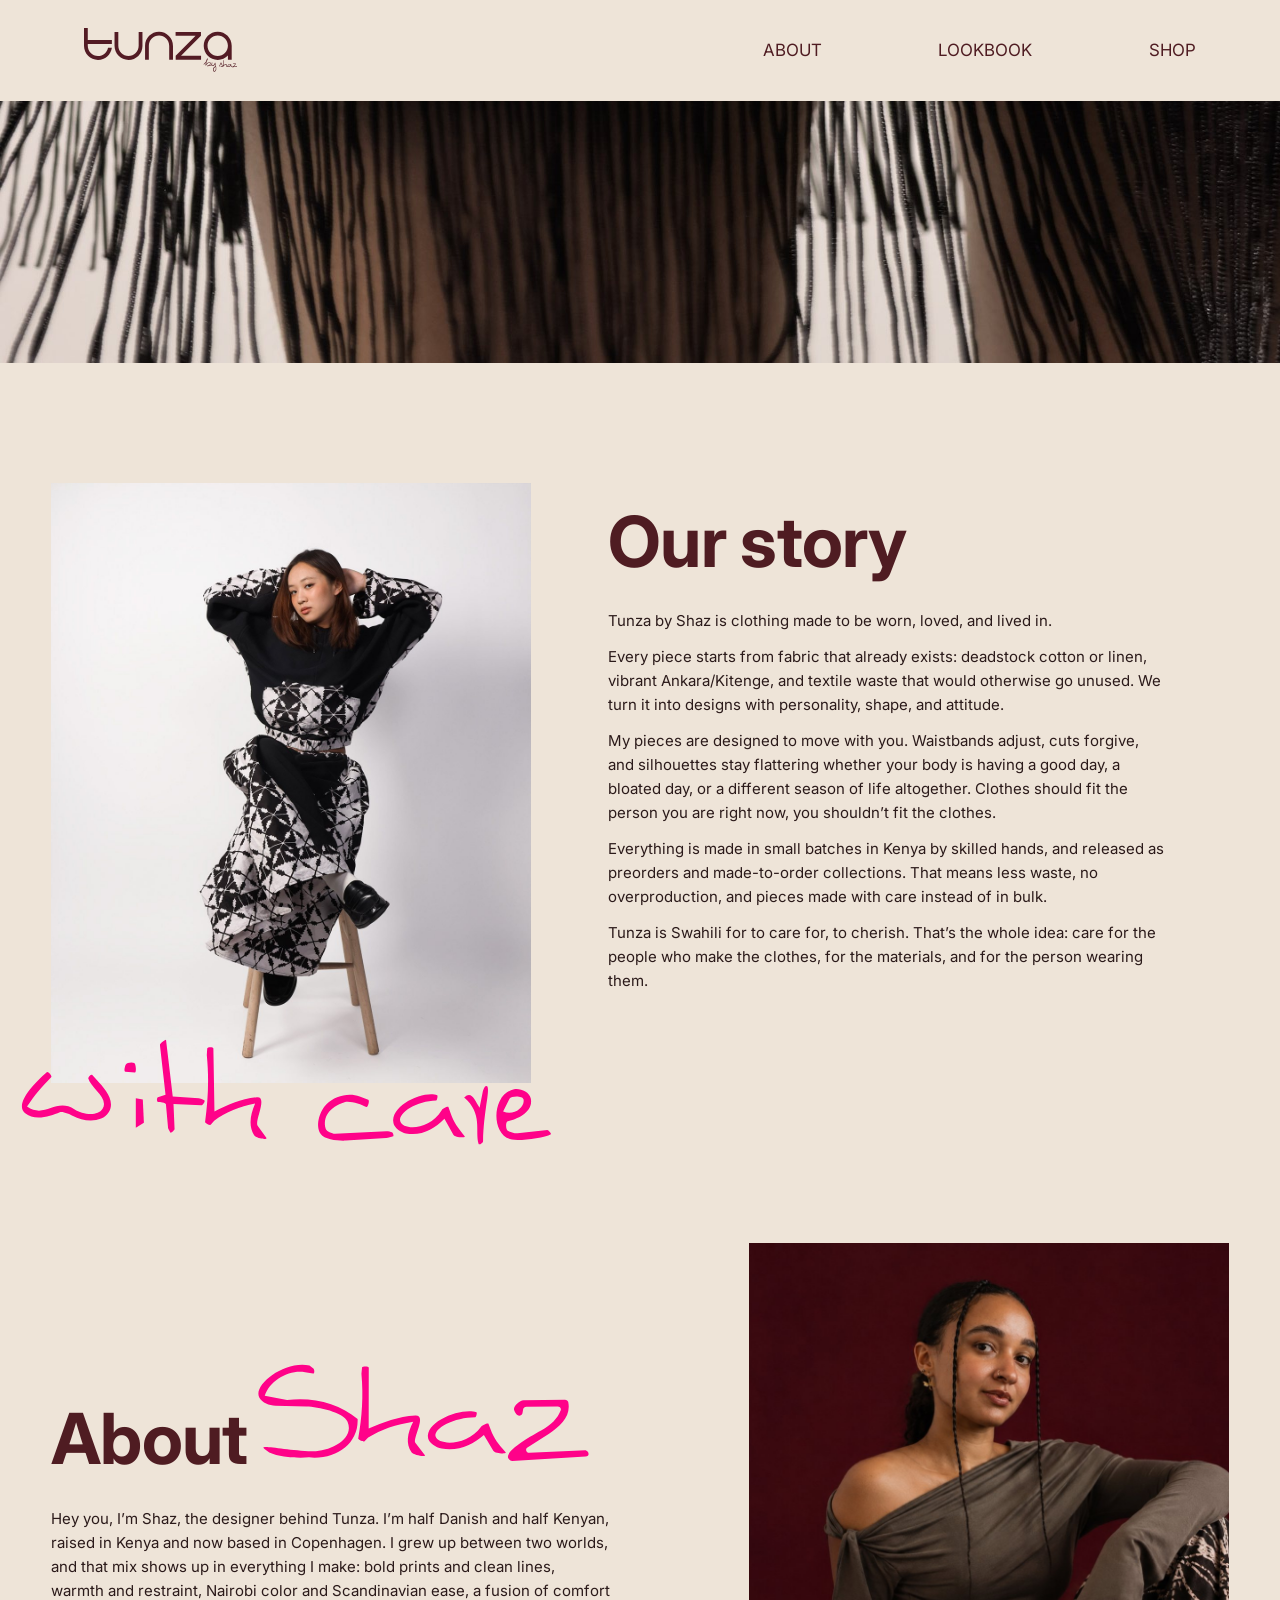
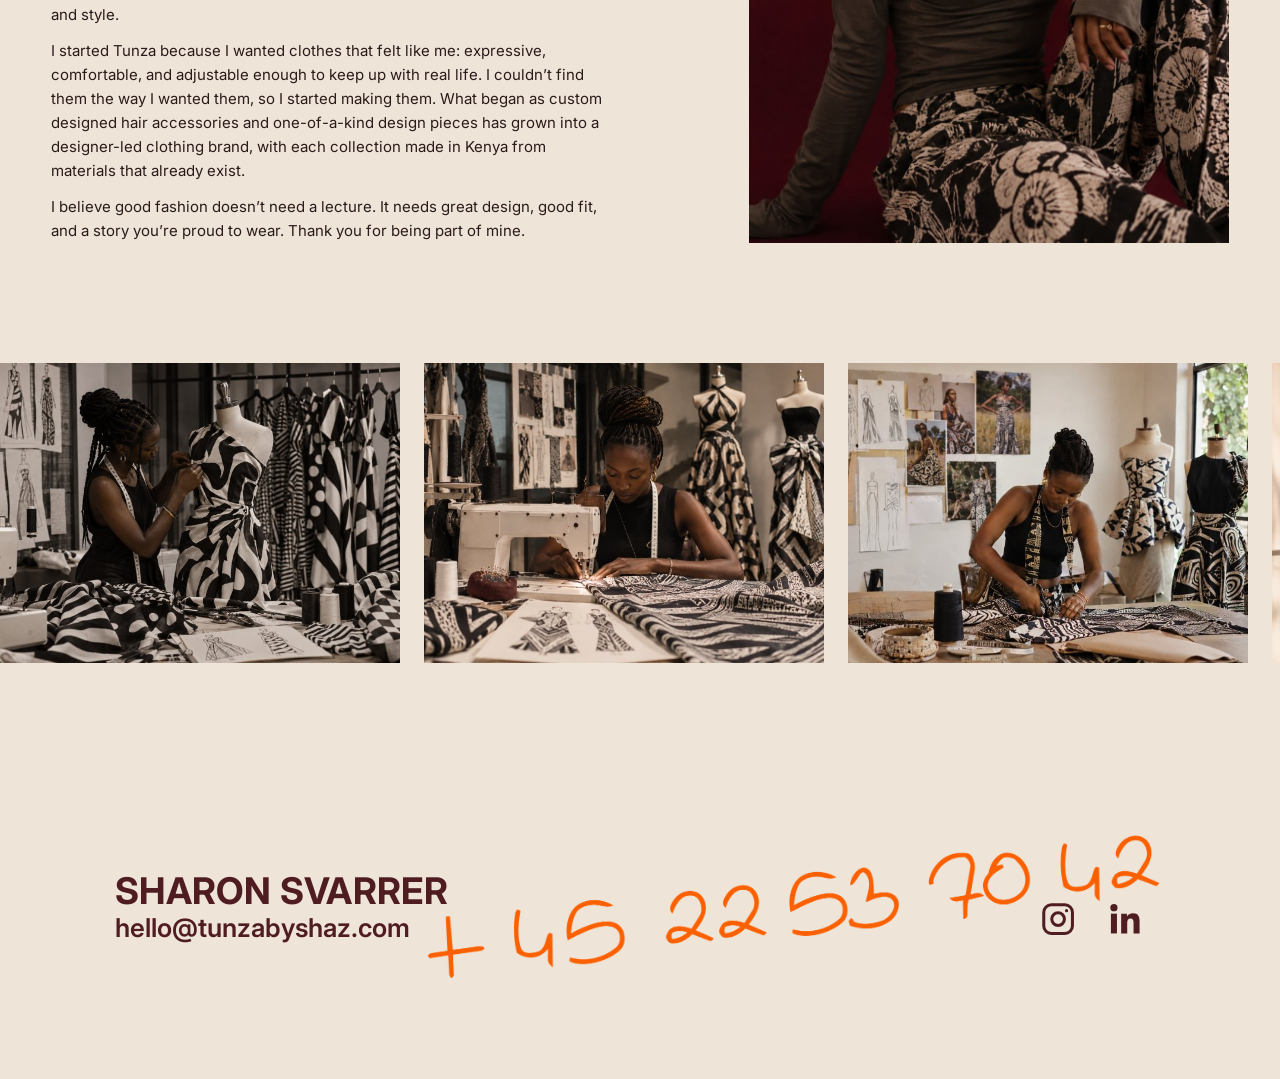
==== commit 4f0e4207: "Keep the menu beside the logo and match the navbar to the design The menu could wrap under the logo " ====
--- a/src/main/resources/static/about.html
+++ b/src/main/resources/static/about.html
@@ -7,7 +7,7 @@
   <link rel="preconnect" href="https://fonts.googleapis.com">
   <link rel="preconnect" href="https://fonts.gstatic.com" crossorigin>
   <link href="https://fonts.googleapis.com/css2?family=Inter:wght@400;500;600;700&display=swap" rel="stylesheet">
-  <link rel="stylesheet" href="css/tunza.css?v=10">
+  <link rel="stylesheet" href="css/tunza.css?v=11">
 </head>
 <body>
 <div class="tz-page">
--- a/src/main/resources/static/css/tunza.css
+++ b/src/main/resources/static/css/tunza.css
@@ -34,19 +34,22 @@
   background: var(--tz-bg);
   box-shadow: 0 0 0 100vmax var(--tz-bg);
   clip-path: inset(0 -100vmax);
-  max-width: 1440px; margin: 0 auto;
-  padding: 12px var(--tz-gutter);
-  display: flex; flex-wrap: wrap; align-items: center; justify-content: space-between; gap: 8px 16px;
-}
-.tz-header__logo { display: inline-block; line-height: 0; }
-.tz-header__logo img { height: clamp(34px, 3.4vw, 50px); width: auto; display: block; }
+  max-width: 1512px; margin: 0 auto; box-sizing: border-box;
+  /* As in the design: logo 99px from the left, menu ending 100px from the right */
+  padding: clamp(10px, 2.2vw, 32px) clamp(16px, 6.6vw, 100px);
+  /* Logo and menu always stay on one line, the menu to the right of the logo */
+  display: flex; flex-wrap: nowrap; align-items: center; justify-content: space-between; gap: 12px;
+}
+.tz-header__logo { display: inline-block; line-height: 0; flex: none; }
+.tz-header__logo img { height: clamp(28px, 3.4vw, 50px); width: auto; display: block; }
 .tz-nav {
-  display: flex; flex-wrap: wrap; gap: 0 clamp(20px, 6vw, 96px);
-  font-size: 12px; letter-spacing: 0.08em; text-transform: uppercase;
+  display: flex; flex-wrap: nowrap; white-space: nowrap;
+  gap: 0 clamp(12px, 9.1vw, 138px);
+  font-size: clamp(12px, 1.32vw, 20px); text-transform: uppercase;
 }
 /* Each menu link is at least 44px tall so it's easy to tap on a phone */
-.tz-nav a { display: inline-flex; align-items: center; min-height: 44px; }
-.tz-nav a[aria-current="page"] { color: var(--tz-wine); font-weight: 600; }
+.tz-nav a { display: inline-flex; align-items: center; min-height: 44px; color: var(--tz-wine); }
+/* The current page is marked for screen readers only; the design shows all links the same */
 
 /* ---------- Footer ---------- */
 /* Laid out as in the design: name and email, the handwritten phone number rising
@@ -251,6 +254,7 @@
    Body text is kept at 12px so it stays readable. */
 @media (max-width: 760px) {
   /* Shared */
+  .tz-nav { gap: 0 max(12px, 4vw); }
   .tz-heading { font-size: max(20px, 5.5vw); }
   .tz-prose, .shop-product__details, .lookbook-intro__text { font-size: 12px; line-height: 1.5; }
   .tz-prose { gap: 8px; }
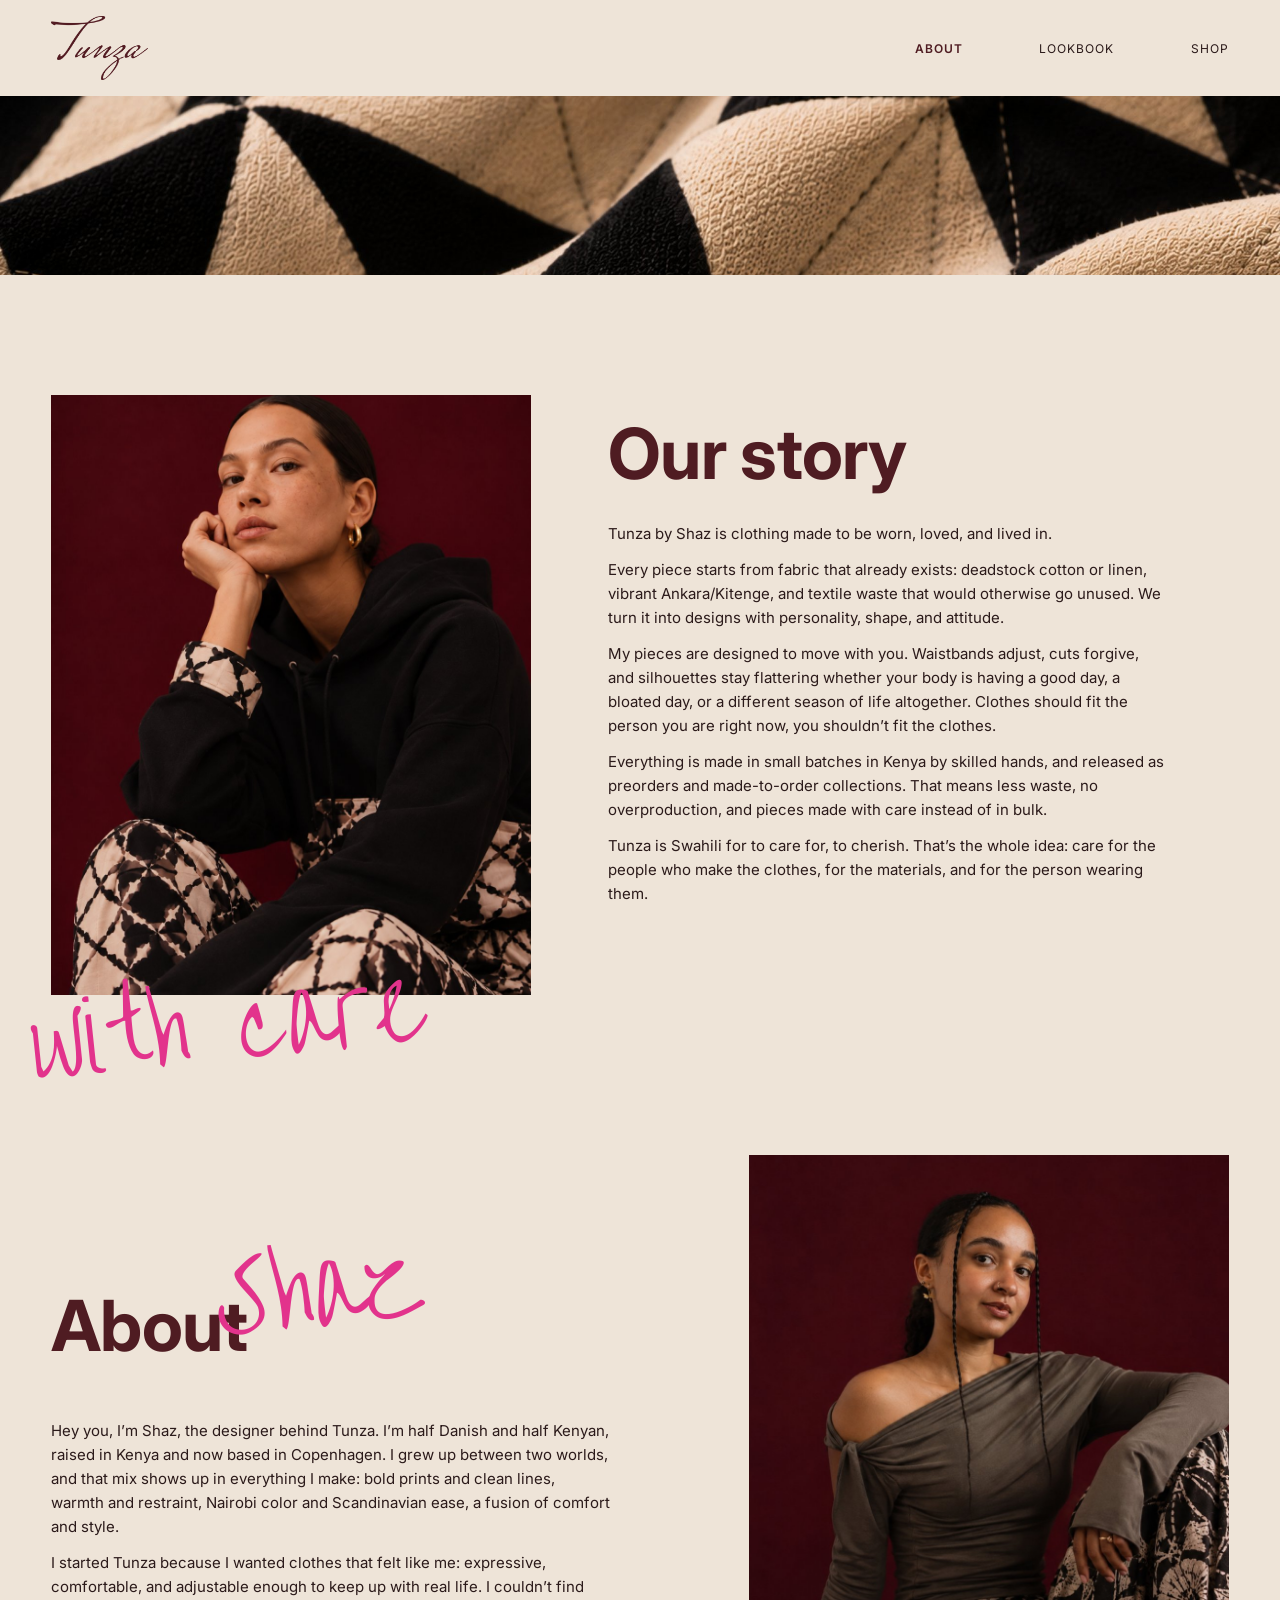
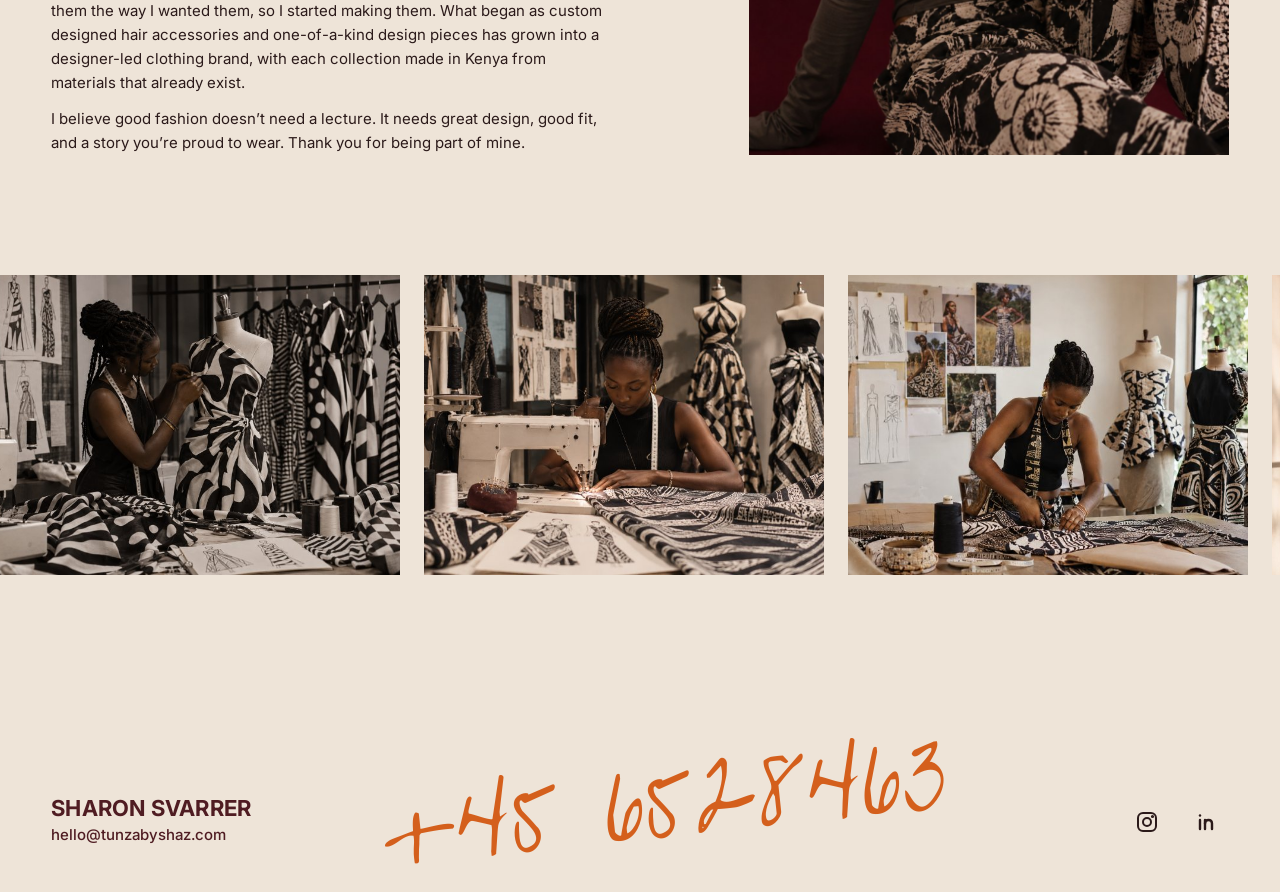
==== commit eac470fd: "Replace main with the TunzaV1 version of the site Co-Authored-By: Claude Opus 5.5 <noreply@anthropic" ====
--- a/src/main/resources/static/about.html
+++ b/src/main/resources/static/about.html
@@ -6,14 +6,14 @@
   <title>Tunza by Shaz – About</title>
   <link rel="preconnect" href="https://fonts.googleapis.com">
   <link rel="preconnect" href="https://fonts.gstatic.com" crossorigin>
-  <link href="https://fonts.googleapis.com/css2?family=Inter:wght@400;500;600;700&display=swap" rel="stylesheet">
-  <link rel="stylesheet" href="css/tunza.css?v=11">
+  <link href="https://fonts.googleapis.com/css2?family=Inter:wght@300;400;500;600;700;800&family=Liu+Jian+Mao+Cao&family=Mrs+Saint+Delafield&display=swap" rel="stylesheet">
+  <link rel="stylesheet" href="css/tunza.css?v=2">
 </head>
 <body>
 <div class="tz-page">
 
   <header class="tz-header">
-    <a href="index.html" class="tz-header__logo" aria-label="Tunza – home"><img src="images/logo.svg" alt=""></a>
+    <a href="index.html" class="tz-header__logo" aria-label="Tunza – home"><img src="images/logo.png" alt=""></a>
     <nav class="tz-nav" aria-label="Site">
       <a href="about.html" aria-current="page">About</a>
       <a href="lookbook.html">Lookbook</a>
@@ -21,15 +21,15 @@
     </nav>
   </header>
 
-  <img class="about-banner" src="images/about-banner.jpg" alt="" aria-hidden="true">
+  <img class="about-banner" src="images/about-fabric-banner.jpg" alt="" aria-hidden="true">
 
   <main class="about-main">
 
     <!-- Our story -->
     <section class="about-section">
       <div class="about-section__media">
-        <img class="about-section__img" src="images/about-story.jpg" alt="Model seated on a wooden stool in a black and white geometric print outfit">
-        <img class="about-script-caption" src="images/with-care.svg" alt="with care">
+        <img class="about-section__img" src="images/about-story.jpg" alt="Model in a black hoodie with patterned cuffs against a deep red backdrop">
+        <p class="about-script-caption">with care</p>
       </div>
       <div class="about-section__text">
         <h1 class="tz-heading">Our story</h1>
@@ -46,14 +46,14 @@
     <!-- About Shaz -->
     <section class="about-section about-section--reverse">
       <div class="about-section__text">
-        <h2 class="tz-heading about-heading-shaz">About<img src="images/shaz.svg" alt=" Shaz"></h2>
+        <h2 class="tz-heading about-heading-shaz">About <span>Shaz</span></h2>
         <div class="tz-prose">
           <p>Hey you, I’m Shaz, the designer behind Tunza. I’m half Danish and half Kenyan, raised in Kenya and now based in Copenhagen. I grew up between two worlds, and that mix shows up in everything I make: bold prints and clean lines, warmth and restraint, Nairobi color and Scandinavian ease, a fusion of comfort and style.</p>
           <p>I started Tunza because I wanted clothes that felt like me: expressive, comfortable, and adjustable enough to keep up with real life. I couldn’t find them the way I wanted them, so I started making them. What began as custom designed hair accessories and one-of-a-kind design pieces has grown into a designer-led clothing brand, with each collection made in Kenya from materials that already exist.</p>
           <p>I believe good fashion doesn’t need a lecture. It needs great design, good fit, and a story you’re proud to wear. Thank you for being part of mine.</p>
         </div>
       </div>
-      <img class="about-section__img" loading="lazy" decoding="async" src="images/about-shaz.jpg" alt="Shaz, the designer, seated in an off-shoulder top and printed trousers">
+      <img class="about-section__img" src="images/about-shaz.jpg" alt="Shaz, the designer, seated in an off-shoulder top and printed trousers">
     </section>
   </main>
 
@@ -62,29 +62,29 @@
   <section class="tz-marquee-section" aria-label="In the atelier">
     <div class="tz-marquee">
       <div class="tz-track" id="atelier-track">
-        <img src="images/atelier-1.jpg" alt="Designer draping a black and white dress on a mannequin" loading="lazy" decoding="async">
-        <img src="images/atelier-2.jpg" alt="Designer at a sewing machine with patterned fabric" loading="lazy" decoding="async">
-        <img src="images/atelier-3.jpg" alt="Designer cutting printed fabric at a work table" loading="lazy" decoding="async">
-        <img src="images/atelier-4.jpg" alt="Two models on escalators wearing high-waisted patterned trousers" loading="lazy" decoding="async">
+        <img src="images/atelier-1.jpg" alt="Designer draping a black and white dress on a mannequin">
+        <img src="images/atelier-2.jpg" alt="Designer at a sewing machine with patterned fabric">
+        <img src="images/atelier-3.jpg" alt="Designer cutting printed fabric at a work table">
+        <img src="images/atelier-4.jpg" alt="Two models on escalators wearing high-waisted patterned trousers">
       </div>
     </div>
   </section>
 
   <footer class="tz-footer">
-    <div class="tz-footer__group">
-      <div class="tz-footer__contact">
-        <p class="tz-footer__name">SHARON SVARRER</p>
-        <a class="tz-footer__email" href="mailto:hello@tunzabyshaz.com">hello@tunzabyshaz.com</a>
-      </div>
-      <img class="tz-footer__phone" src="images/footer-phone.png" width="864" height="178" alt="Phone: +45 22 53 70 42" loading="lazy" decoding="async">
-      <div class="tz-footer__social">
-        <a href="https://www.instagram.com/tunza_byshaz/" target="_blank" rel="noopener" aria-label="Tunza on Instagram">
-          <svg viewBox="0 0 24 24" fill="none" stroke="currentColor" stroke-width="2" stroke-linecap="round" stroke-linejoin="round" aria-hidden="true"><rect x="2.5" y="2.5" width="19" height="19" rx="5"></rect><circle cx="12" cy="12" r="4.2"></circle><circle cx="17.6" cy="6.4" r="1.1" fill="currentColor" stroke="none"></circle></svg>
-        </a>
-        <a href="https://www.linkedin.com/company/tunza-by-shaz/" target="_blank" rel="noopener" aria-label="Tunza on LinkedIn">
-          <svg viewBox="0 0 24 24" fill="currentColor" aria-hidden="true"><circle cx="4.6" cy="4.4" r="2.4"></circle><rect x="2.6" y="8.4" width="4" height="13.1"></rect><path d="M9.4 8.4h3.8v1.8c.6-1.1 2.1-2.1 4.1-2.1 3.4 0 4.3 2.2 4.3 5.4v8h-4v-7c0-1.7-.4-2.9-2-2.9-1.7 0-2.2 1.3-2.2 3v6.9h-4z"></path></svg>
-        </a>
-      </div>
+    <div class="tz-footer__contact">
+      <p class="tz-footer__name">SHARON SVARRER</p>
+      <a class="tz-footer__email" href="mailto:hello@tunzabyshaz.com">hello@tunzabyshaz.com</a>
+    </div>
+    <div class="tz-footer__phone-wrap">
+      <span class="tz-footer__phone">+45 6528463</span>
+    </div>
+    <div class="tz-footer__social">
+      <a href="#" aria-label="Instagram">
+        <svg width="24" height="24" viewBox="0 0 24 24" fill="none" stroke="currentColor" stroke-width="2" stroke-linecap="round" stroke-linejoin="round" aria-hidden="true"><rect x="3" y="3" width="18" height="18" rx="5"></rect><circle cx="12" cy="12" r="4"></circle><circle cx="17.5" cy="6.5" r="0.6" fill="currentColor"></circle></svg>
+      </a>
+      <a href="#" aria-label="LinkedIn">
+        <svg width="24" height="24" viewBox="0 0 24 24" fill="none" stroke="currentColor" stroke-width="2.4" stroke-linecap="round" stroke-linejoin="round" aria-hidden="true"><path d="M5 10v9"></path><path d="M5 5.5v0.01"></path><path d="M10 19v-9"></path><path d="M10 13.5c0-2 1.5-3.5 3.5-3.5S17 11.5 17 13.5V19"></path></svg>
+      </a>
     </div>
   </footer>
 </div>
@@ -105,20 +105,5 @@
     }
   })();
 </script>
-<!-- GoatCounter: privacy-friendly visit counting (no cookies). Dashboard: https://miso0007.goatcounter.com -->
-<script>
-  // Record each page without the utm_… tags, so /shop.html and /shop.html?utm_source=instagram
-  // count as the same page. GoatCounter still reads the tags to show Instagram as the source.
-  window.goatcounter = {
-    path: function (p) {
-      var url = new URL(p, location.origin);
-      Array.from(url.searchParams.keys()).forEach(function (k) {
-        if (/^utm_/.test(k)) url.searchParams.delete(k);
-      });
-      return url.pathname + url.search;
-    }
-  };
-</script>
-<script data-goatcounter="https://miso0007.goatcounter.com/count" async src="https://gc.zgo.at/count.js"></script>
 </body>
 </html>
--- a/src/main/resources/static/css/tunza.css
+++ b/src/main/resources/static/css/tunza.css
@@ -8,9 +8,9 @@
   --tz-orange: #D45F1C;
   --tz-cream: #F6EEE4;
   --tz-gutter: clamp(16px, 4vw, 56px);
+  --tz-script: 'Liu Jian Mao Cao', cursive;
 }
 
-html { -webkit-text-size-adjust: 100%; text-size-adjust: 100%; }
 body { margin: 0; background: var(--tz-bg); }
 a { color: var(--tz-ink); text-decoration: none; }
 a:hover { color: var(--tz-wine); }
@@ -34,52 +34,42 @@
   background: var(--tz-bg);
   box-shadow: 0 0 0 100vmax var(--tz-bg);
   clip-path: inset(0 -100vmax);
-  max-width: 1512px; margin: 0 auto; box-sizing: border-box;
-  /* As in the design: logo 99px from the left, menu ending 100px from the right */
-  padding: clamp(10px, 2.2vw, 32px) clamp(16px, 6.6vw, 100px);
-  /* Logo and menu always stay on one line, the menu to the right of the logo */
-  display: flex; flex-wrap: nowrap; align-items: center; justify-content: space-between; gap: 12px;
+  max-width: 1440px; margin: 0 auto;
+  padding: 16px var(--tz-gutter);
+  display: flex; flex-wrap: wrap; align-items: center; justify-content: space-between; gap: 16px;
 }
-.tz-header__logo { display: inline-block; line-height: 0; flex: none; }
-.tz-header__logo img { height: clamp(28px, 3.4vw, 50px); width: auto; display: block; }
+.tz-header__logo { display: inline-block; line-height: 0; }
+.tz-header__logo img { height: 64px; width: auto; display: block; }
 .tz-nav {
-  display: flex; flex-wrap: nowrap; white-space: nowrap;
-  gap: 0 clamp(12px, 9.1vw, 138px);
-  font-size: clamp(12px, 1.32vw, 20px); text-transform: uppercase;
+  display: flex; flex-wrap: wrap; gap: clamp(24px, 6vw, 96px);
+  font-size: 12px; letter-spacing: 0.08em; text-transform: uppercase;
 }
-/* Each menu link is at least 44px tall so it's easy to tap on a phone */
-.tz-nav a { display: inline-flex; align-items: center; min-height: 44px; color: var(--tz-wine); }
-/* The current page is marked for screen readers only; the design shows all links the same */
+.tz-nav a[aria-current="page"] { color: var(--tz-wine); font-weight: 600; }
 
 /* ---------- Footer ---------- */
-/* Laid out as in the design: name and email, the handwritten phone number rising
-   from under the email, and the icons tucked under the end of the number.
-   Sizes use cqw (1% of the group's width) so the whole group scales together. */
 .tz-footer {
-  max-width: 1512px; margin: 0 auto; box-sizing: border-box;
-  padding: 48px clamp(16px, 9vw, 136px) clamp(48px, 7.5vw, 112px);
+  max-width: 1440px; margin: 0 auto;
+  padding: 40px var(--tz-gutter) 48px;
+  display: flex; flex-wrap: wrap; align-items: flex-end; justify-content: space-between; gap: 24px;
 }
-.tz-footer__group {
-  container-type: inline-size;
-  position: relative; max-width: 1224px; aspect-ratio: 1224 / 178;
+.tz-footer__contact { display: flex; flex-direction: column; gap: 4px; }
+.tz-footer__name { margin: 0; font-size: 22px; font-weight: 700; letter-spacing: 0.01em; color: var(--tz-wine); }
+.tz-footer__email { font-size: 15px; font-weight: 500; color: var(--tz-wine); }
+.tz-footer__phone-wrap {
+  display: flex; flex-direction: column; align-items: flex-end; gap: 4px;
+  margin-left: auto; margin-right: clamp(0px, 12vw, 180px);
 }
-.tz-footer__contact { position: absolute; left: 0; top: 4cqw; }
-.tz-footer__name {
-  margin: 0; font-size: 3.5cqw; line-height: 1; font-weight: 700;
-  letter-spacing: 0.01em; color: var(--tz-wine); white-space: nowrap;
+.tz-footer__phone {
+  font-family: var(--tz-script);
+  font-size: clamp(64px, 8.5vw, 124px); line-height: 1;
+  color: var(--tz-orange); white-space: nowrap;
+  transform: rotate(-6deg); display: inline-block;
 }
-.tz-footer__email {
-  display: inline-block; margin-top: 0.55cqw; font-size: 2.47cqw; line-height: 1;
-  font-weight: 600; color: var(--tz-wine); white-space: nowrap;
+.tz-footer__social { display: flex; gap: 16px; align-items: center; }
+.tz-footer__social a {
+  display: inline-flex; width: 44px; height: 44px;
+  align-items: center; justify-content: center; color: var(--tz-ink);
 }
-.tz-footer__phone { position: absolute; left: 29.33%; top: 0; width: 70.59%; height: auto; display: block; }
-.tz-footer__social { position: absolute; left: 88.15%; top: 6.66cqw; display: flex; gap: 2.9cqw; }
-.tz-footer__social a {
-  display: inline-flex; align-items: center; justify-content: center;
-  width: max(3.45cqw, 28px); height: max(3.45cqw, 28px); color: var(--tz-wine);
-}
-.tz-footer__social svg { width: 100%; height: 100%; display: block; }
-
 
 /* ---------- Shared type ---------- */
 .tz-heading {
@@ -89,61 +79,8 @@
 .tz-prose { display: flex; flex-direction: column; gap: 12px; max-width: 560px; font-size: 15px; line-height: 1.6; }
 .tz-prose p { margin: 0; }
 
-/* ---------- Home ---------- */
-/* The top bar's own logo stays invisible; the hero logo travels into its spot */
-.home-logo-slot { opacity: 0; }
-
-.home-hero {
-  display: flex; align-items: center;
-  padding: clamp(16px, 3vw, 40px) var(--tz-gutter) 0 0;
-}
-.home-hero__img {
-  flex: 0 0 auto; width: min(46vw, 688px); aspect-ratio: 2 / 3;
-  object-fit: cover; display: block;
-}
-.home-hero__logo-col {
-  flex: 1 1 auto; min-width: 0;
-  margin-left: calc(-1 * min(8vw, 120px));   /* the logo overlaps the photo's right edge */
-  position: relative; z-index: 30; pointer-events: none;
-}
-.home-hero__logo-box { margin: 0; width: 100%; max-width: 850px; position: relative; aspect-ratio: 840 / 240; }
-.home-hero__logo {
-  position: absolute; top: 0; left: 0; z-index: 30;
-  width: 100%; height: auto; display: block;
-  transform-origin: 0 0; will-change: transform;
-}
-
-.home-different {
-  max-width: 1440px; margin: 0 auto;
-  padding: clamp(120px, 20vw, 300px) var(--tz-gutter) 0;
-  display: grid; grid-template-columns: minmax(0, 1fr);
-}
-.home-different__title, .home-different__img { grid-area: 1 / 1; }
-.home-different__title {
-  margin: 0; line-height: 0; position: relative; z-index: 1;
-  justify-self: start; align-self: start;
-  width: 58%; margin-top: -1%;
-}
-.home-different__title img { width: 100%; height: auto; display: block; }
-.home-different__img {
-  justify-self: end; width: 62%; aspect-ratio: 894 / 663;
-  object-fit: cover; display: block;
-}
-
-.home-story {
-  max-width: 1440px; margin: 0 auto;
-  padding: clamp(100px, 13vw, 200px) var(--tz-gutter) clamp(100px, 12vw, 180px);
-  display: grid; grid-template-columns: minmax(0, 508px) minmax(0, 611px);
-  justify-content: space-between; column-gap: 48px; row-gap: 48px; align-items: start;
-}
-.home-story__img { width: 100%; aspect-ratio: 506 / 757; object-fit: cover; display: block; }
-
-.home-tiles { gap: clamp(20px, 2.8vw, 42px); padding-right: clamp(20px, 2.8vw, 42px); }
-.home-tile { flex: 0 0 auto; width: clamp(200px, 22.5vw, 340px); aspect-ratio: 1 / 1; background: var(--tz-wine); }
-
-
 /* ---------- About ---------- */
-.about-banner { width: 100%; height: clamp(120px, 20.5vw, 310px); object-fit: cover; display: block; }
+.about-banner { width: 100%; height: clamp(120px, 14vw, 200px); object-fit: cover; display: block; }
 .about-main {
   max-width: 1280px; margin: 0 auto;
   padding: 120px var(--tz-gutter);
@@ -156,20 +93,19 @@
 .about-section__text { flex: 1 1 420px; display: flex; flex-direction: column; gap: 32px; padding-top: 24px; }
 .about-section--reverse .about-section__text { padding-top: 64px; }
 .about-section--reverse > .about-section__img { flex: 1 1 360px; max-width: 480px; }
-/* Handwritten "with care" (SVG) straddles the bottom edge of the photo */
 .about-script-caption {
-  position: absolute; left: -7%; bottom: 0; z-index: 1;
-  width: 112%; height: auto; display: block;
-  transform: translateY(58%);
+  position: absolute; left: -24px; bottom: -72px; margin: 0;
+  white-space: nowrap; z-index: 1;
+  font-family: var(--tz-script); font-size: clamp(80px, 9vw, 132px); line-height: 1;
+  color: var(--tz-pink); transform: rotate(-6deg);
 }
-/* Handwritten "Shaz" (SVG) sits on the heading's baseline, rising above it */
-.about-heading-shaz { white-space: nowrap; }
-.about-heading-shaz img {
-  display: inline-block; height: 1.45em; width: auto;
-  vertical-align: baseline; margin-left: 0.1em;
-  position: relative; z-index: 1;
+.about-heading-shaz { display: flex; align-items: flex-start; gap: 4px; }
+.about-heading-shaz span {
+  font-family: var(--tz-script); font-weight: 400; font-size: 1.7em; line-height: 0.8;
+  letter-spacing: 0; color: var(--tz-pink);
+  margin-left: -0.32em; position: relative; z-index: 1;
+  transform: translateY(-0.55em) rotate(-6deg); display: inline-block;
 }
-.about-section__text { min-width: 0; }
 
 /* Atelier carousel – endless slide to the left */
 @keyframes tz-slide { from { transform: translate3d(0, 0, 0); } to { transform: translate3d(-50%, 0, 0); } }
@@ -184,125 +120,46 @@
 
 /* ---------- Lookbook ---------- */
 .lookbook-main { max-width: 1180px; margin: 0 auto; padding: 96px var(--tz-gutter) 140px; }
-.lookbook-intro { display: flex; flex-direction: column; gap: 40px; margin-bottom: clamp(80px, 11vw, 160px); }
-.lookbook-intro__title {
-  margin: 0; font-size: clamp(44px, 6vw, 88px); font-weight: 700;
-  line-height: 1.05; letter-spacing: -0.01em; color: var(--tz-wine);
-}
-.lookbook-intro__text { margin: 0; max-width: 600px; font-size: 15px; line-height: 1.6; }
 .tz-looks {
   display: grid; grid-template-columns: repeat(3, minmax(0, 1fr));
   column-gap: clamp(24px, 4vw, 64px); row-gap: 120px;
-  justify-items: center; align-items: center;
+  justify-items: center; align-items: end;
 }
-/* The cutouts are trimmed to each person's outline, so their heights are set
-   per look (--look-scale) to keep the people at the same size as in the design */
-.tz-look { display: block; line-height: 0; }
+.tz-look { display: block; width: 100%; max-width: 300px; line-height: 0; }
 .tz-look img {
-  height: calc(var(--look-scale, 1) * clamp(380px, 37vw, 560px)); width: auto; max-width: none; display: block;
+  width: 100%; height: 620px; object-fit: contain; object-position: center bottom; display: block;
   transition: transform 450ms cubic-bezier(.2, .7, .2, 1); transform-origin: center bottom;
 }
-/* Grow on hover only where there is a mouse – on touch screens a tap just opens the look */
-@media (hover: hover) { .tz-look:hover img { transform: scale(1.08); } }
-.tz-look:focus-visible img { transform: scale(1.08); }
+.tz-look:hover img, .tz-look:focus-visible img { transform: scale(1.08); }
 .tz-look:focus-visible { outline: 2px solid var(--tz-wine); outline-offset: 8px; }
+@media (max-width: 760px) { .tz-looks { grid-template-columns: minmax(0, 1fr); } }
 
-/* ---------- Shop ---------- */
-/* Left edge lines up with the 1440px page frame; the photo row runs on to the
-   right edge of the window and scrolls sideways when there are more photos. */
-.shop-main {
-  --shop-left: max(var(--tz-gutter), calc((100vw - 1440px) / 2 + var(--tz-gutter)));
-  padding: clamp(64px, 9vw, 130px) 0 140px var(--shop-left);
-  display: flex; flex-direction: column; gap: clamp(120px, 16vw, 240px);
+/* ---------- Shop / Product ---------- */
+.product-main { max-width: 1280px; margin: 0 auto; padding: 40px var(--tz-gutter) 140px; }
+.product-back {
+  display: inline-flex; align-items: center; gap: 8px; min-height: 44px; margin-bottom: 40px;
+  font-size: 12px; letter-spacing: 0.08em; text-transform: uppercase; color: var(--tz-ink);
 }
-.shop-product {
-  display: grid;
-  grid-template-columns: minmax(160px, 23%) minmax(0, 1fr);
-  grid-template-areas: "space photos" "cart details";
-  column-gap: clamp(24px, 3vw, 48px); row-gap: 56px;
-  scroll-margin-top: 120px;
+.product { display: flex; flex-wrap: wrap; gap: clamp(40px, 6vw, 96px); align-items: flex-start; }
+.product__left { flex: 3 1 480px; display: flex; flex-direction: column; gap: 48px; }
+.product__gallery { display: flex; flex-direction: column; align-items: center; gap: 24px; }
+.product__main-img { width: 100%; max-width: 420px; height: 460px; object-fit: contain; display: block; }
+.product__thumbs { display: flex; gap: 16px; justify-content: center; flex-wrap: wrap; }
+.product__thumb {
+  width: 72px; height: 88px; padding: 4px;
+  border: 1px solid transparent; background: transparent; cursor: pointer;
 }
-.shop-product__photos {
-  grid-area: photos;
-  display: flex; gap: clamp(20px, 2.8vw, 42px);
-  overflow-x: auto; scroll-snap-type: x proximity; scrollbar-width: thin;
-  padding-right: var(--tz-gutter);
-}
-.shop-product__photos:focus-visible { outline: 2px solid var(--tz-wine); outline-offset: 4px; }
-.shop-product[hidden] { display: none; }
-/* Every photo in a row is the same height and keeps its own shape (portrait or landscape) */
-.shop-product__photos img {
-  flex: 0 0 auto; height: clamp(330px, 39vw, 600px); width: auto;
-  display: block; scroll-snap-align: start;
-}
+.product__thumb[aria-pressed="true"] { border-color: var(--tz-wine); }
+.product__thumb img { width: 100%; height: 100%; object-fit: contain; display: block; }
+.product__info { display: flex; flex-wrap: wrap; align-items: flex-start; gap: 32px 64px; }
 .product__cart-btn {
   min-height: 44px; padding: 12px 36px;
   background: var(--tz-wine); color: var(--tz-cream); border: none;
   font-family: inherit; font-size: 13px; letter-spacing: 0.04em; cursor: pointer;
 }
-.shop-product__cart { grid-area: cart; justify-self: start; align-self: start; }
-.shop-product__details {
-  grid-area: details; max-width: 860px; padding-right: var(--tz-gutter);
-  font-size: 15px; line-height: 1.6;
-}
-.shop-product__details p { margin: 0; }
-.shop-product__name { margin: 0; font-size: 15px; font-weight: 700; letter-spacing: 0.02em; color: var(--tz-wine); }
-
-/* ---------- Phones and small tablets ---------- */
-/* Same arrangement as the desktop design, scaled to the screen width:
-   sizes are the design's proportions (design px / 1512 = vw).
-   Body text is kept at 12px so it stays readable. */
-@media (max-width: 760px) {
-  /* Shared */
-  .tz-nav { gap: 0 max(12px, 4vw); }
-  .tz-heading { font-size: max(20px, 5.5vw); }
-  .tz-prose, .shop-product__details, .lookbook-intro__text { font-size: 12px; line-height: 1.5; }
-  .tz-prose { gap: 8px; }
-
-  /* Home */
-  .home-different { padding-top: 20vw; }
-  .home-story {
-    padding: 13vw var(--tz-gutter) 12vw;
-    grid-template-columns: 33.6vw 44vw; column-gap: 0;
-  }
-  .home-tile { width: 22.5vw; }
-  .home-tiles { gap: 2.8vw; padding-right: 2.8vw; }
-
-  /* About */
-  .about-main { padding: 8vw var(--tz-gutter); gap: 14vw; }
-  .about-section, .about-section--reverse { flex-wrap: nowrap; gap: 6vw; }
-  .about-section__media { flex: 0 0 33vw; max-width: none; }
-  .about-section__text { flex: 1 1 0; gap: 4vw; padding-top: 2vw; }
-  .about-section--reverse .about-section__text { padding-top: 6vw; }
-  .about-section--reverse > .about-section__img { flex: 0 0 41vw; width: 41vw; min-width: 0; max-width: none; }
-  .tz-marquee-section { padding-bottom: 10vw; }
-  .tz-track { gap: 2vw; padding-right: 2vw; }
-  .tz-track img { width: 26vw; height: 19.5vw; }
-
-  /* Lookbook */
-  .lookbook-main { padding: 8vw var(--tz-gutter) 10vw; }
-  .lookbook-intro { gap: 4vw; margin-bottom: 11vw; }
-  .lookbook-intro__title { font-size: 6.6vw; }
-  .lookbook-intro__text { max-width: 62%; }
-  .tz-looks { column-gap: 2vw; row-gap: 8vw; }
-  .tz-look img { height: calc(var(--look-scale, 1) * 45vw); }
-
-  /* Shop */
-  .shop-main { padding-top: 9vw; padding-bottom: 12vw; gap: 16vw; }
-  .shop-product { grid-template-columns: 23% minmax(0, 1fr); column-gap: 3vw; row-gap: 4vw; }
-  .shop-product__photos { gap: 2.8vw; }
-  .shop-product__photos img { height: 40vw; }
-  .product__cart-btn { min-height: 32px; padding: 6px 8px; font-size: 11px; letter-spacing: 0.02em; }
-  .shop-product__name { font-size: 12px; }
-
-  /* Footer: same arrangement as the design. The contact text keeps a readable
-     size, so the handwritten number takes the remaining width beside it. */
-  .tz-footer { padding: 8vw var(--tz-gutter) 12vw; }
-  .tz-footer__group { aspect-ratio: auto; display: flex; align-items: flex-start; }
-  .tz-footer__contact { position: static; flex: none; margin-top: 4%; }
-  .tz-footer__name { font-size: 13px; }
-  .tz-footer__email { font-size: 11px; margin-top: 3px; }
-  .tz-footer__phone { position: static; flex: 1 1 0; min-width: 0; width: auto; margin-left: 4px; }
-  .tz-footer__social { left: auto; right: 0; top: auto; bottom: -2px; gap: 6px; }
-  .tz-footer__social a { width: 22px; height: 22px; }
-}
+.product__details { flex: 1 1 260px; max-width: 360px; display: flex; flex-direction: column; gap: 8px; }
+.product__name { margin: 0; font-size: 15px; font-weight: 600; letter-spacing: 0.02em; }
+.product__desc { margin: 0; font-size: 15px; line-height: 1.6; }
+.product__model-img { flex: 2 1 340px; width: 100%; max-width: 440px; aspect-ratio: 3 / 4; object-fit: cover; display: block; }
+.product-editorial { margin-top: 140px; }
+.product-editorial img { width: 100%; max-width: 560px; aspect-ratio: 1 / 1; object-fit: cover; display: block; }
